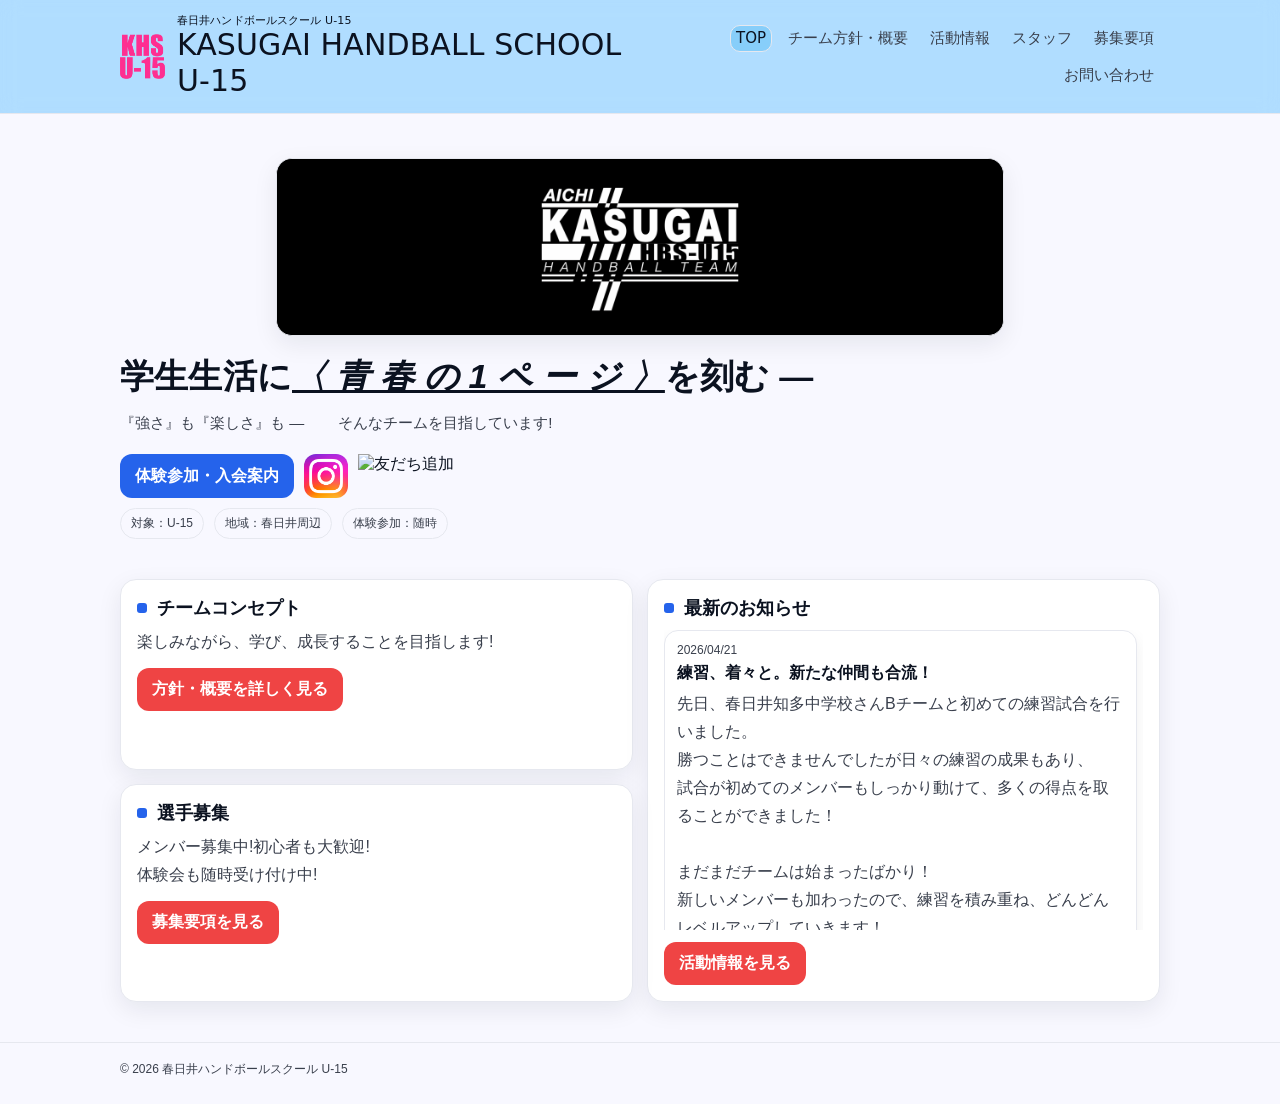
==== index.html @ 933cb3ef "Update index.html" ====
<!doctype html>
<html lang="ja">
<head>
  <meta charset="utf-8" />
  <meta name="viewport" content="width=device-width,initial-scale=1" />
  <title>春日井ハンドボールスクール U-15</title>
  <meta name="description" content="春日井ハンドボールスクール U-15 公式サイト。クラブ方針、活動の動向、スタッフ、選手募集、お問い合わせ。" />
  <link rel="stylesheet" href="assets/style.css" />
</head>
<body>
  <header class="header">
    <div class="container header-inner">
        <div class="brand" aria-label="春日井ハンドボールスクール U-15">
        <img src="assets/logo.png" alt="ロゴ" />
        <div class="brand-title">
            <span>春日井ハンドボールスクール U-15</span>
          <strong>KASUGAI HANDBALL SCHOOL U-15</strong>
        </div>
    </div>
      <nav class="nav">
  <a href="index.html" data-nav>TOP</a>
  <a href="policy.html" data-nav>チーム方針・概要</a>
  <a href="news.html" data-nav>活動情報</a>
  <a href="staff.html" data-nav>スタッフ</a>
  <a href="recruit.html" data-nav>募集要項</a>
  <a href="contact.html" data-nav>お問い合わせ</a>
</nav>
    </div>
  </header>

  <main class="container">
    <section class="hero">
      
      <div class="hero-video">
        <img src="assets/top00.png" alt="春日井ハンドボールスクール U-15" style="display: block; width: 100%; height: auto;" />
      </div>
      
        <div class="hero-slider" id="heroSlider" aria-label="トップ画像スライダー" hidden>
          <div class="hero-slides">
            <!-- ここに画像を追加 -->
            <img src="assets/top1.jpg" alt="春日井ハンドボールスクール U-15" class="is-active" />
            <img src="assets/top2.jpg" alt="春日井ハンドボールスクール U-15" />
            <img src="assets/top4.jpg" alt="春日井ハンドボールスクール U-15" />
            <img src="assets/top5.jpg" alt="春日井ハンドボールスクール U-15" />
          </div>

          

          <div class="hero-dots" aria-label="スライド選択"></div>
        </div>
      
      <h1>学生生活に<i><strong><u>〈 青 春 の 1 ペ ー ジ 〉</u></strong></i>を刻む ― </h1>
      <p>
        『強さ』も『楽しさ』も ― &emsp;&emsp;そんなチームを目指しています!
      </p>
      <div class="cta">
        <a class="btn primary" href="recruit.html">体験参加・入会案内</a>
        <a class="ig-icon" href="https://www.instagram.com/kasugai_handball_school?utm_source=ig_web_button_share_sheet&igsh=ZDNlZDc0MzIxNw==" target="_blank" rel="noopener noreferrer" aria-label="Instagramを開く">
  <img src="assets/instagram.png" alt="Instagram" /></a>
        <a href="https://lin.ee/vUSAZK2"><img src="https://scdn.line-apps.com/n/line_add_friends/btn/ja.png" alt="友だち追加" height="36" border="-6"></a>
      </div>
      <div class="kv">
        <span class="badge">対象：U-15</span>
        <span class="badge">地域：春日井周辺</span>
        <span class="badge">体験参加：随時</span>
      </div>
    </section>

    <section class="grid">

      <!-- 左：クラブ方針（上） -->
      <div class="card cols-6">
        <h2>チームコンセプト</h2>
        <p>楽しみながら、学び、成長することを目指します!</p>
        <div class="cta" style="margin-top:12px">
          <a class="btn" href="policy.html">方針・概要を詳しく見る</a>
        </div>
      </div>

      <!-- 右：最新のお知らせ（縦長：2カード分相当） -->
      <div class="card cols-6 newsTall" id="newsTall">
        <h2>最新のお知らせ</h2>
        <ul class="list" id="newsList"></ul>
        <div class="cta" style="margin-top:12px">
          <a class="btn" href="news.html">活動情報を見る</a>
        </div>
      </div>

      <!-- 左：選手募集（下） -->
      <div class="card cols-6">
        <h2>選手募集</h2>
        <p>メンバー募集中!初心者も大歓迎!<br>体験会も随時受け付け中!</p>
        <div class="cta" style="margin-top:12px">
          <a class="btn" href="recruit.html">募集要項を見る</a>
        </div>
      </div>

    </section>
  </main>

  <footer class="footer">
    <div class="container">© <span id="y"></span> 春日井ハンドボールスクール U-15</div>
  </footer>

  <script type="module">
      // --- Hero slider (横スライド + 下部バー) ---
      (function initHeroSlider(){
        const root = document.getElementById("heroSlider");
        if(!root || root.hidden) return;

        const rail = root.querySelector(".hero-slides");
        const imgs = Array.from(root.querySelectorAll(".hero-slides img"));
        const dotsWrap = root.querySelector(".hero-dots");

        let index = 0;

        // ドット（横長バー）
        const dots = imgs.map((_, i) => {
          const b = document.createElement("button");
          b.type = "button";
          b.className = "hero-dot" + (i === index ? " is-active" : "");
          b.setAttribute("aria-label", `スライド ${i+1}`);
          b.addEventListener("click", () => go(i, true));
          dotsWrap.appendChild(b);
          return b;
        });

        function render(){
          rail.style.transform = `translateX(${-index * 100}%)`;
          dots.forEach((d, i) => d.classList.toggle("is-active", i === index));
        }

        function go(i, userAction=false){
          index = (i + imgs.length) % imgs.length;
          render();
          if(userAction) restart();
        }

        // スワイプ対応（スマホで左右に指スライド）
        let startX = 0;
        let dx = 0;
        let touching = false;

        rail.addEventListener("touchstart", (e) => {
          if(!e.touches || e.touches.length === 0) return;
          touching = true;
          startX = e.touches[0].clientX;
          dx = 0;
          stop();
          rail.style.transition = "none";
        }, {passive:true});

        rail.addEventListener("touchmove", (e) => {
          if(!touching || !e.touches || e.touches.length === 0) return;
          dx = e.touches[0].clientX - startX;
          const w = rail.clientWidth || 1;
          const percent = (dx / w) * 100;
          rail.style.transform = `translateX(${(-index * 100) + percent}%)`;
        }, {passive:true});

        rail.addEventListener("touchend", () => {
          if(!touching) return;
          touching = false;
          rail.style.transition = "transform 520ms ease";
          const threshold = 50; // 何px動いたら切り替えるか
          if(dx > threshold) go(index - 1, true);
          else if(dx < -threshold) go(index + 1, true);
          else render();
          start();
        });

        // 自動切替
        const intervalMs = 5000;
        let timer = null;

        function start(){
          stop();
          timer = setInterval(() => go(index + 1), intervalMs);
        }
        function stop(){
          if(timer) clearInterval(timer);
          timer = null;
        }
        function restart(){ start(); }

        // 省電力設定なら自動再生しない
        const reduced = window.matchMedia && window.matchMedia("(prefers-reduced-motion: reduce)").matches;

        // 初期状態
        render();
        if(!reduced && imgs.length > 1) start();
      })();
      
    document.getElementById("y").textContent = new Date().getFullYear();

    
    const res = await fetch("assets/news.json");
const items = await res.json(); // 配列
    
    const list = document.getElementById("newsList");
    items.slice(0,4).forEach(n=>{
      const li = document.createElement("li");
      li.className = "item";
      li.innerHTML = `
        <div class="meta">${n.date}</div>
        <div class="title">${n.title}</div>
        <div class="body">${n.body ?? ""}</div>
      `;
      list.appendChild(li);
    });
  </script>
  <script type="module" src="assets/main.js"></script>
</body>
</html>
---- assets/style.css ----
:root{
  --bg:#f8f8ff;
  --card:#ffffff;
  --text:#0b1220;
  --muted:#393f4c;
  --line:#e6e8ef;

  --accent:#2563eb;   /* blue */
  --accent2:#ef4444;  /* red */

  --soft:#f6f7fb;     /* 薄い背景 */
  --shadow: 0 8px 24px rgba(10, 20, 40, 0.08);
}
*{ box-sizing:border-box; }
html,body{ margin:0; padding:0; font-family:-apple-system,BlinkMacSystemFont,"Segoe UI",Roboto,"Hiragino Sans","Noto Sans JP",Arial,sans-serif; background:var(--bg); color:var(--text); }
a{ color:inherit; text-decoration:none; }
a:hover{ text-decoration:underline; }
.container{ width:min(1040px, 92vw); margin:0 auto; }

.header{
  position:sticky; top:0; z-index:10;
  background:rgba(10,160,255,0.3);
  backdrop-filter: blur(10px);
  border-bottom:1px solid var(--line);
}
.header-inner{ display:flex; align-items:center; justify-content:space-between; padding:14px 0; gap:16px; }
.brand{ display:flex; align-items:center; gap:12px; }
.brand img{ width:45px; height:45px; }
.brand-title{ display:flex; flex-direction:column; line-height:1.2; }
.brand-title strong{
  font-size: 30px;
  font-family: "Impact", "Impact", system-ui, -apple-system, sans-serif;
  font-weight: 70; /* 太さもここで */
  letter-spacing: 0.1px; /* 任意：少し締まる */
}
.brand-title span{
  font-size: 11px;           /* 小さめに */
  font-family: "Klee", system-ui, -apple-system, sans-serif;
  letter-spacing: 0.01em;    /* 英字は間隔を少し開けると綺麗 */
  text-transform: uppercase; /* 任意：大文字統一したい時 */
}

.nav{ display:flex; flex-wrap:wrap; gap:10px; justify-content:flex-end; }
.nav a{ 
        font-size: 15px;
        padding:3px 5px;
        font-family: "Toppan Bunkyu Midashi Gothic", system-ui, -apple-system, sans-serif;
        border-radius:10px;
        border:1px solid transparent;
        color:var(--muted); }

.nav a[aria-current="page"]{ color:var(--text); border-color:var(--line); background:#87cefa; }

.hero{ padding:44px 0 22px; }
.hero h1{ margin:0 0 10px; font-size:34px; letter-spacing:0.3px; }
.hero p{ margin:0; color:var(--muted); font-size:15px; line-height:1.75; }
.hero .cta{ margin-top:18px; display:flex; flex-wrap:wrap; gap:10px; }

.btn{
  display:inline-flex; align-items:center; justify-content:center;
  padding:10px 14px; border-radius:12px; border:1px solid var(--line);
  background:rgba(18,27,47,0.8); color:var(--text);
}

.btn.primary{
  border-color:transparent;
  background:var(--accent);
  color:#fff;
  font-weight:700;
}

.btn{
    border-color:transparent;
    background:var(--accent2);
    color:#fff;
    font-weight:700;
  }

.grid{ display:grid; grid-template-columns: repeat(12, 1fr); gap:14px; padding:18px 0 40px; }
.card{
  grid-column: span 12;
  border:1px solid var(--line);
  background:var(--card);
  border-radius:16px;
  padding:16px;
  box-shadow: var(--shadow);
}
.card h2{ margin:0 0 8px; font-size:18px; }
.card p{ margin:0; color:var(--muted); line-height:1.75; }
.kv{ display:flex; gap:10px; flex-wrap:wrap; margin-top:10px; }
.badge{ padding:6px 10px; border:1px solid var(--line); border-radius:999px; color:var(--muted); font-size:12px; }

.cols-6{ grid-column: span 12; }
@media (min-width:860px){
  .cols-6{ grid-column: span 6; }
  .cols-4{ grid-column: span 4; }
  .cols-8{ grid-column: span 8; }
}

.footer{
  border-top:1px solid var(--line);
  padding:18px 0 26px;
  color:var(--muted);
  font-size:12px;
}

.list{ margin:10px 0 0; padding:0; list-style:none; display:flex; flex-direction:column; gap:10px; }

.item{
  border:1px solid var(--line);
  background:#fff;
  border-radius:14px;
  padding:12px 12px;
  box-shadow: 0 6px 18px rgba(10, 20, 40, 0.06);
}
.item .meta{ color:var(--muted); font-size:12px; margin-bottom:6px; }
.item .title{ font-weight:700; margin-bottom:6px; }
.item .body{ color:var(--muted); white-space:pre-wrap; line-height:1.75; }

/* 見出しを“セクション感”出す */
.card h2{
  display:flex;
  align-items:center;
  gap:10px;
}
.card h2::before{
  content:"";
  width:10px; height:10px;
  border-radius:3px;
  background:var(--accent);
}

/* PICK UPだけ赤寄りにしたい時（任意） */
#pickupCard h2::before{ background: var(--accent2); }

/* heroを白背景向けに少し締める（任意） */
.hero h1{ letter-spacing:0.2px; }

.hero-media{
  width:100%;
  margin: 0 0 18px;
  border-radius:16px;
  overflow:hidden;
  border:1px solid var(--line);
  background: #fff;
}

.hero-media img{
  width:100%;
  height: clamp(220px, 32vw, 450px);
  object-fit: cover;
  display:block;
}

.card h2{
  display:flex;
  align-items:center;
  gap:10px;
}

.card h2::before{
  content:"";
  width:10px; height:10px;
  border-radius:3px;
  background: var(--accent);
}

/* 特定カードだけ赤にしたい時（IDを使う） */
#pickupCard h2::before{ background: var(--accent2); }
#nextCard h2::before{ background: var(--accent); }


/* Hero Slider (横スライド + 下部バー) */
.hero-slider{
  position: relative;
  width: 100%;
  margin: 0 0 18px;
  border-radius: 16px;
  overflow: hidden;
  border: 1px solid var(--line);
  background: #fff;
  box-shadow: var(--shadow, 0 8px 24px rgba(10, 20, 40, 0.08));
}

/* 横に流す“レール” */
.hero-slides{
  display: flex;
  width: 100%;
  height: clamp(220px, 32vw, 450px); /* ←高さ調整はここ */
  transform: translateX(0);
  transition: transform 520ms ease;
  will-change: transform;
}

/* 1枚＝画面幅いっぱい */
.hero-slides img{
  flex: 0 0 100%;
  width: 100%;
  height: 100%;
  object-fit: cover;
  display: block;
}

/* 以前のフェード用クラスが残ってても問題ないように */
.hero-slides img{ opacity: 1 !important; transform:none !important; }

/* 左右ボタンは使わない（HTMLに残ってても非表示） */
.hero-nav{ display:none; }

/* 下部ナビ（横長バー） */
.hero-dots{
  position: absolute;
  left: 0;
  right: 0;
  bottom: 10px;
  display: flex;
  gap: 8px;
  justify-content: center;
  align-items: center;
  padding: 0 12px;
}

/* 横長の棒 */
.hero-dot{
  width: 38px;
  height: 6px;
  border-radius: 999px;
  border: 1px solid rgba(255,255,255,0.55);
  background: rgba(0,0,0,0.25);
  cursor: pointer;
}

/* 選択中は白く */
.hero-dot.is-active{
  background: rgba(255,255,255,0.95);
  border-color: rgba(255,255,255,0.75);
}

#newsTall .list{
  max-height: 300px;
  overflow: auto;
  padding-right: 6px;
}

.ig-icon{
  display:inline-flex;
  line-height: 0; /* 画像の下の余白を消す */
}

.ig-icon img{
  width: 44px;   /* 好きなサイズに */
  height: 44px;
  border-radius: 12px;  /* ←角丸 */
  display:block;
}

.ig-icon:hover img{
  filter: brightness(1.05);
}

/* 右：ニュースを“2カード分”の高さにする（PC表示だけ） */
@media (min-width:300px){
  .newsTall{
    grid-row: span 2;
  }
}

/* スマホ表示だけ文字を小さくする */
@media (max-width: 480px){
  /* トップの見出し */
  .hero h1{
    font-size: 21px;   /* ← ここで調整 */
    line-height: 1.25;
  }

  /* トップの説明文 */
  .hero p{
    font-size: 13px;   /* ← ここで調整 */
    line-height: 1.7;
  }

  .card p{
     font-size: 15px;
     line-height:1.7;
  }

  /* ボタン */
  .btn{
    padding: 9px 12px;
    font-size: 13px;
  }

  /* バッジ */
  .badge{
    font-size: 11px;
    padding: 5px 9px;
  }

  /* ヘッダーのチーム名（日本語/英字） */
  .brand-title span{ font-size: 10px; }
  .brand-title strong{ font-size: 25px; }
}
/* スマホだけ：ロゴ/タイトルの下にナビを配置 */
@media (max-width: 640px){
  .header-inner{
    flex-direction: column;
    align-items: flex-start;
    gap: 10px;
  }

  .nav{
    width: 100%;
    justify-content: flex-start; /* 左寄せ */
  }

   .nav a{
    font-size: 10px;     /* ←ここを好みで 11〜13px */
    padding: 6px 4px;    /* ←ついでに小さめに（任意） */
  }
}
@media (max-width: 640px){
  .nav{
    flex-wrap: wrap;
    row-gap: 6px;
  }
}


.brand{ cursor: default; }

.hero-video{
  width: 70%;
  margin: 0 auto 18px;
  border-radius: 16px;
  overflow: hidden;
  border: 1px solid var(--line);
  background: #000;
  box-shadow: var(--shadow);
}

.hero-video video{
  width: 100%;
  height: clamp(200px, 28vw, 240px); /* ←高さ調整はここ */
  object-fit: cover;
  display: block;
}
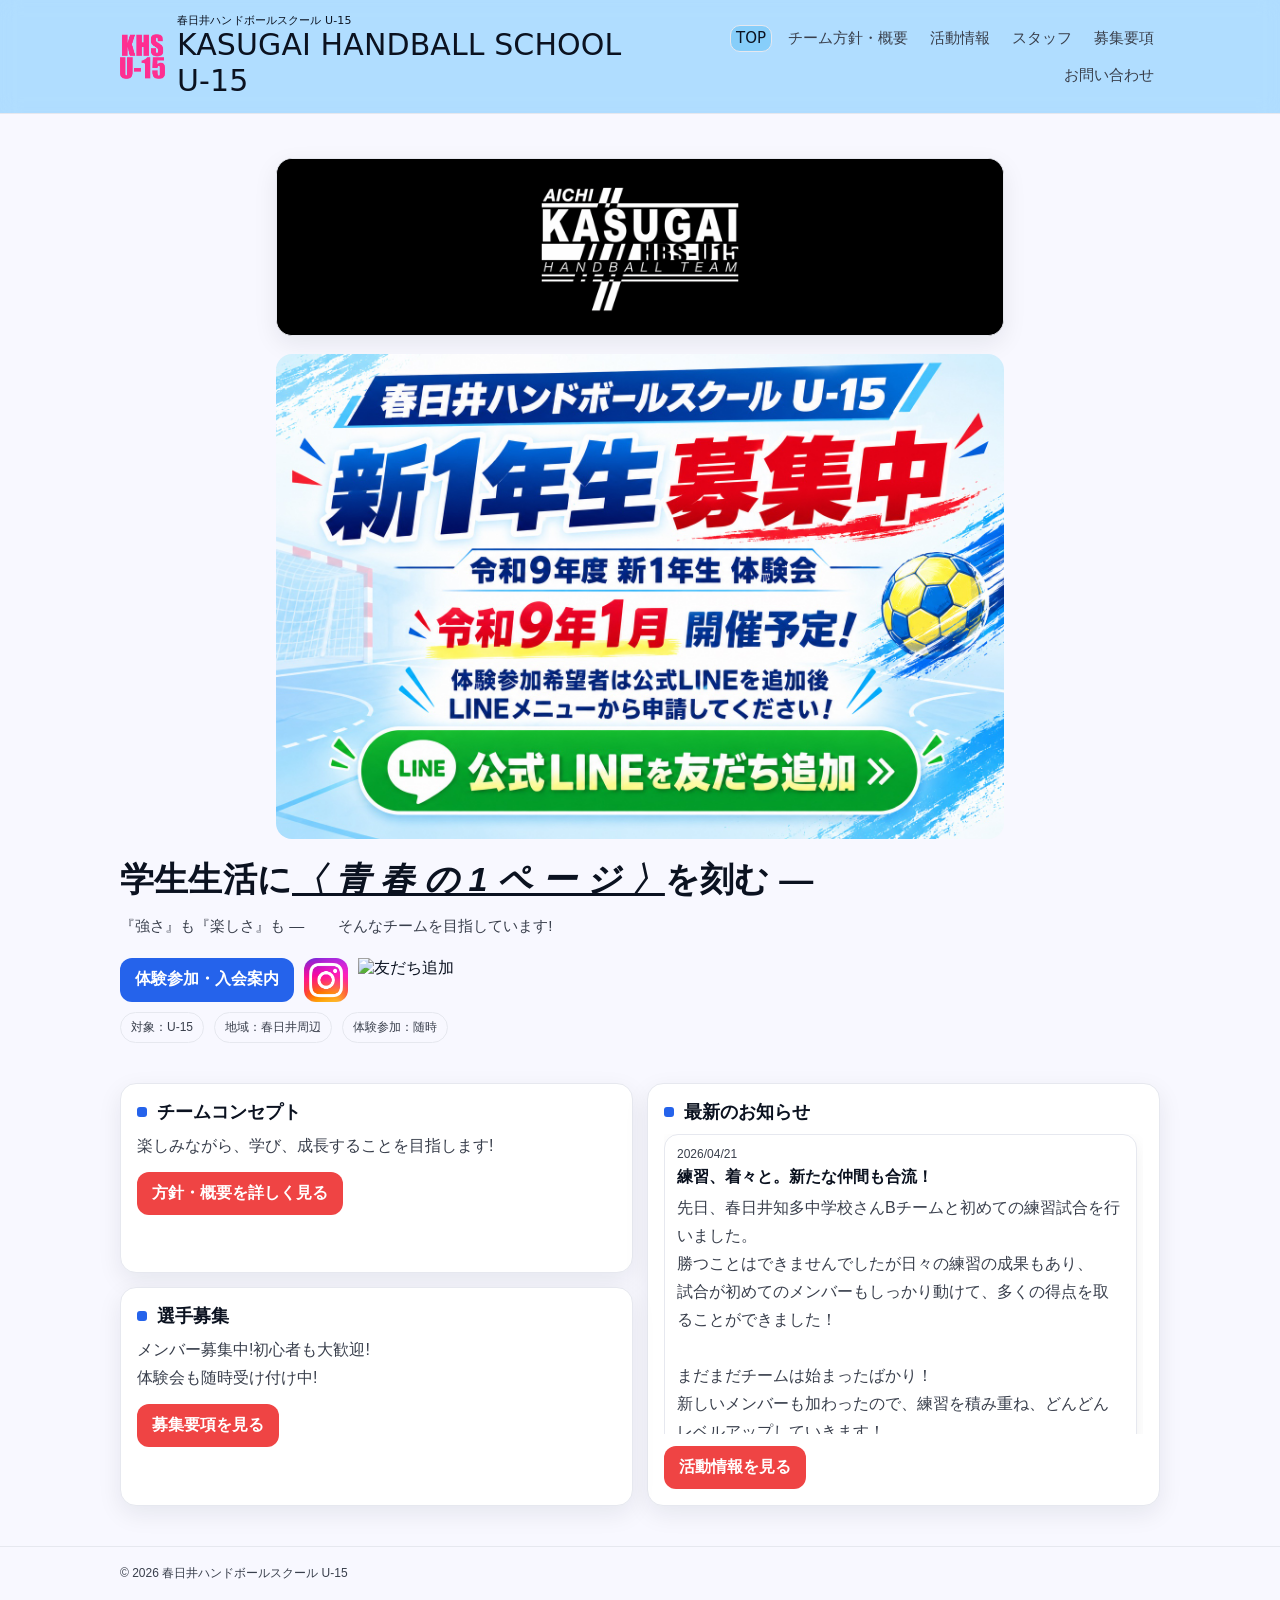
==== commit d56b45f0: "Add recruitment banner linking to official LINE below top image" ====
--- a/index.html
+++ b/index.html
@@ -34,6 +34,10 @@
       <div class="hero-video">
         <img src="assets/top00.png" alt="春日井ハンドボールスクール U-15" style="display: block; width: 100%; height: auto;" />
       </div>
+
+      <a href="https://lin.ee/vUSAZK2" target="_blank" rel="noopener noreferrer" style="display: block; width: 100%; max-width: 728px; margin: 0 auto 18px;" aria-label="新1年生の体験会案内：公式LINEを友だち追加">
+        <img src="assets/recruit-2027-line-banner.jpg" width="1536" height="1024" alt="新1年生 募集中。令和9年度 新1年生 体験会は令和9年1月開催予定！体験参加希望者は公式LINEを追加後、LINEメニューから申請してください！" style="display: block; width: 100%; height: auto; border-radius: 16px;" />
+      </a>
       
         <div class="hero-slider" id="heroSlider" aria-label="トップ画像スライダー" hidden>
           <div class="hero-slides">
@@ -57,7 +61,7 @@
         <a class="btn primary" href="recruit.html">体験参加・入会案内</a>
         <a class="ig-icon" href="https://www.instagram.com/kasugai_handball_school?utm_source=ig_web_button_share_sheet&igsh=ZDNlZDc0MzIxNw==" target="_blank" rel="noopener noreferrer" aria-label="Instagramを開く">
   <img src="assets/instagram.png" alt="Instagram" /></a>
-        <a href="https://lin.ee/vUSAZK2"><img src="https://scdn.line-apps.com/n/line_add_friends/btn/ja.png" alt="友だち追加" height="36" border="-6"></a>
+        <a href="https://lin.ee/vUSAZK2"><img src="https://scdn.line-apps.com/n/line_add_friends/btn/ja.png" alt="友だち追加" height="36" border="0"></a>
       </div>
       <div class="kv">
         <span class="badge">対象：U-15</span>
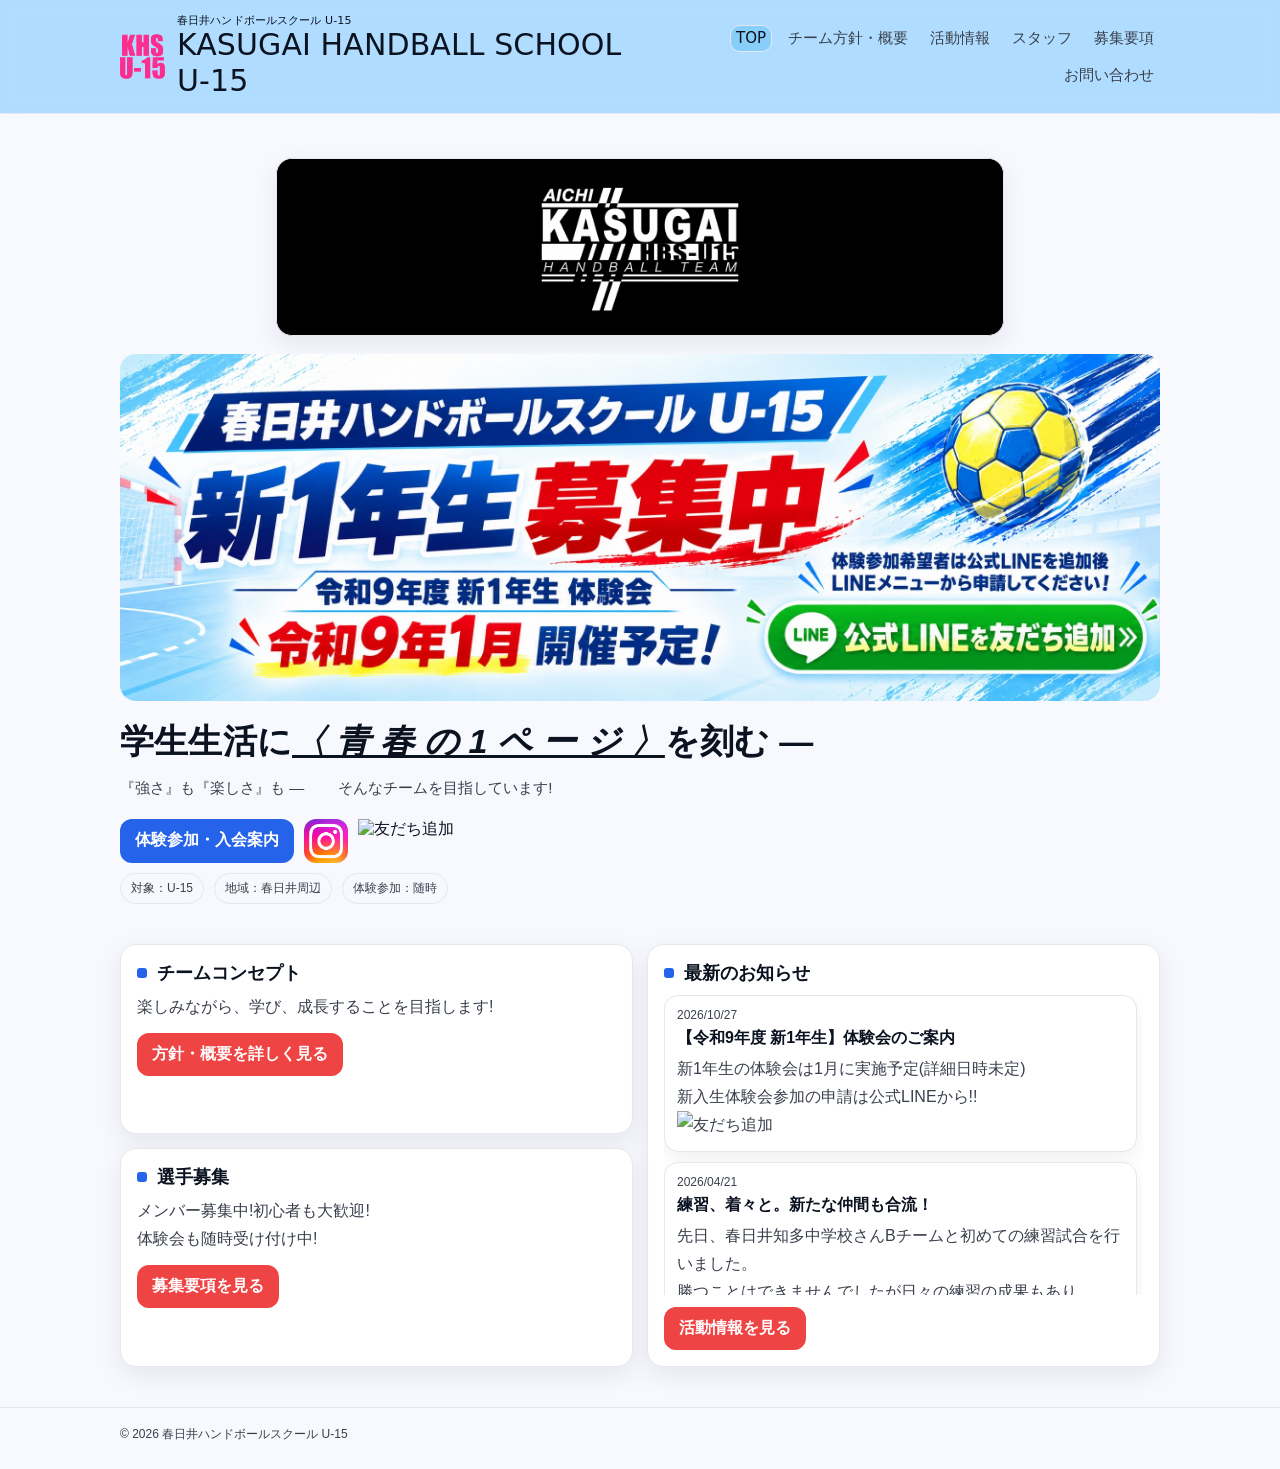
==== commit e8ac6155: "Use wide recruitment banner with responsive sizing" ====
--- a/index.html
+++ b/index.html
@@ -35,8 +35,8 @@
         <img src="assets/top00.png" alt="春日井ハンドボールスクール U-15" style="display: block; width: 100%; height: auto;" />
       </div>
 
-      <a href="https://lin.ee/vUSAZK2" target="_blank" rel="noopener noreferrer" style="display: block; width: 100%; max-width: 728px; margin: 0 auto 18px;" aria-label="新1年生の体験会案内：公式LINEを友だち追加">
-        <img src="assets/recruit-2027-line-banner.jpg" width="1536" height="1024" alt="新1年生 募集中。令和9年度 新1年生 体験会は令和9年1月開催予定！体験参加希望者は公式LINEを追加後、LINEメニューから申請してください！" style="display: block; width: 100%; height: auto; border-radius: 16px;" />
+      <a href="https://lin.ee/vUSAZK2" target="_blank" rel="noopener noreferrer" style="display: block; width: 100%; max-width: 1040px; margin: 0 auto 18px;" aria-label="新1年生の体験会案内：公式LINEを友だち追加">
+        <img src="assets/recruit-2027-line-banner-wide.jpg" width="2172" height="724" alt="新1年生 募集中。令和9年度 新1年生 体験会は令和9年1月開催予定！体験参加希望者は公式LINEを追加後、LINEメニューから申請してください！" style="display: block; width: 100%; height: auto; border-radius: 16px;" />
       </a>
       
         <div class="hero-slider" id="heroSlider" aria-label="トップ画像スライダー" hidden>
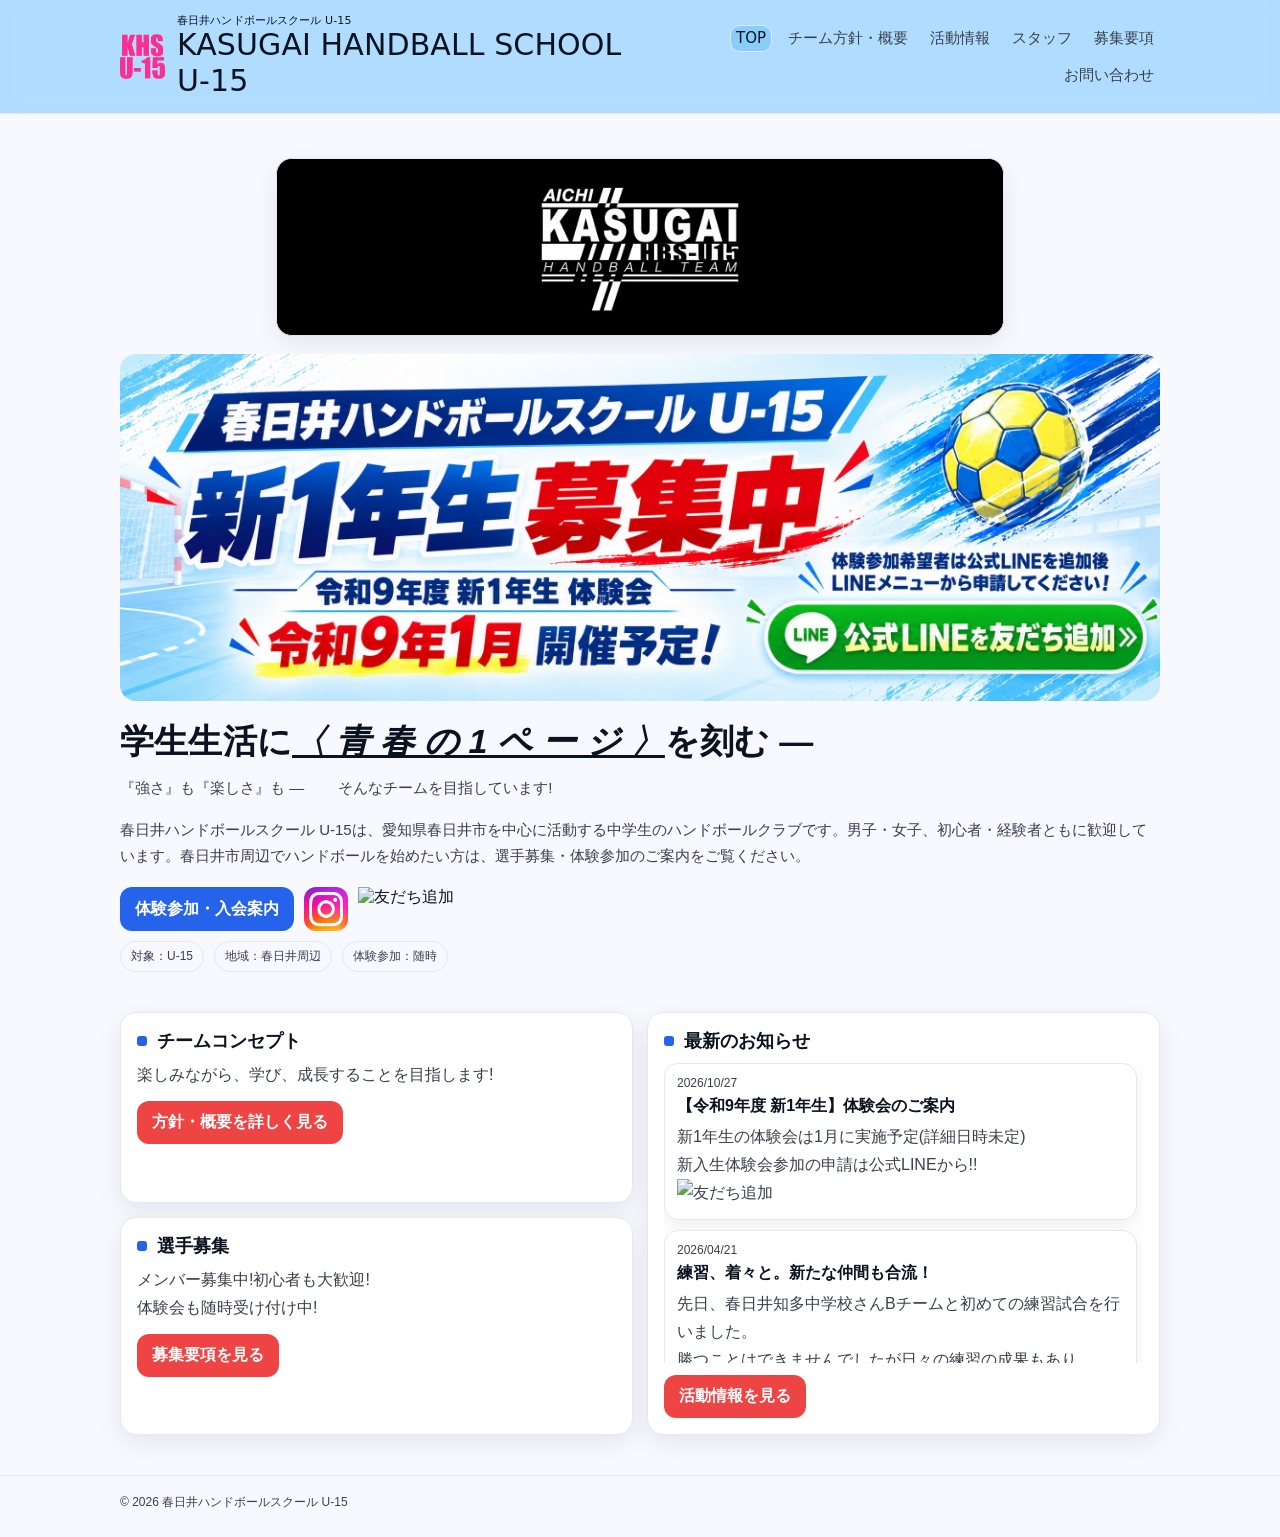
==== commit edf62fdf: "Improve local search descriptions and canonical URLs for Kasugai youth handball" ====
--- a/index.html
+++ b/index.html
@@ -3,9 +3,24 @@
 <head>
   <meta charset="utf-8" />
   <meta name="viewport" content="width=device-width,initial-scale=1" />
-  <title>春日井ハンドボールスクール U-15</title>
-  <meta name="description" content="春日井ハンドボールスクール U-15 公式サイト。クラブ方針、活動の動向、スタッフ、選手募集、お問い合わせ。" />
+  <title>春日井市の中学生ハンドボールクラブ｜春日井ハンドボールスクール U-15</title>
+  <meta name="description" content="愛知県春日井市を中心に活動する中学生のハンドボールクラブ、春日井ハンドボールスクール U-15。男子・女子、初心者・経験者ともに歓迎。新中学1年生の選手募集、体験・見学のお問い合わせは公式LINEから。" />
+  <link rel="canonical" href="https://kasugai-hs-u15.netlify.app/" />
   <link rel="stylesheet" href="assets/style.css" />
+  <script type="application/ld+json">
+{
+  "@context": "https://schema.org",
+  "@type": "SportsOrganization",
+  "name": "春日井ハンドボールスクール U-15",
+  "url": "https://kasugai-hs-u15.netlify.app/",
+  "sport": "ハンドボール",
+  "description": "愛知県春日井市を中心に活動する中学生のハンドボールクラブ、春日井ハンドボールスクール U-15。男子・女子、初心者・経験者ともに歓迎。新中学1年生の選手募集、体験・見学のお問い合わせは公式LINEから。",
+  "areaServed": {
+    "@type": "City",
+    "name": "愛知県春日井市"
+  }
+}
+  </script>
 </head>
 <body>
   <header class="header">
@@ -57,6 +72,7 @@
       <p>
         『強さ』も『楽しさ』も ― &emsp;&emsp;そんなチームを目指しています!
       </p>
+      <p style="margin-top:16px">春日井ハンドボールスクール U-15は、愛知県春日井市を中心に活動する中学生のハンドボールクラブです。男子・女子、初心者・経験者ともに歓迎しています。春日井市周辺でハンドボールを始めたい方は、<a href="recruit.html">選手募集・体験参加のご案内</a>をご覧ください。</p>
       <div class="cta">
         <a class="btn primary" href="recruit.html">体験参加・入会案内</a>
         <a class="ig-icon" href="https://www.instagram.com/kasugai_handball_school?utm_source=ig_web_button_share_sheet&igsh=ZDNlZDc0MzIxNw==" target="_blank" rel="noopener noreferrer" aria-label="Instagramを開く">
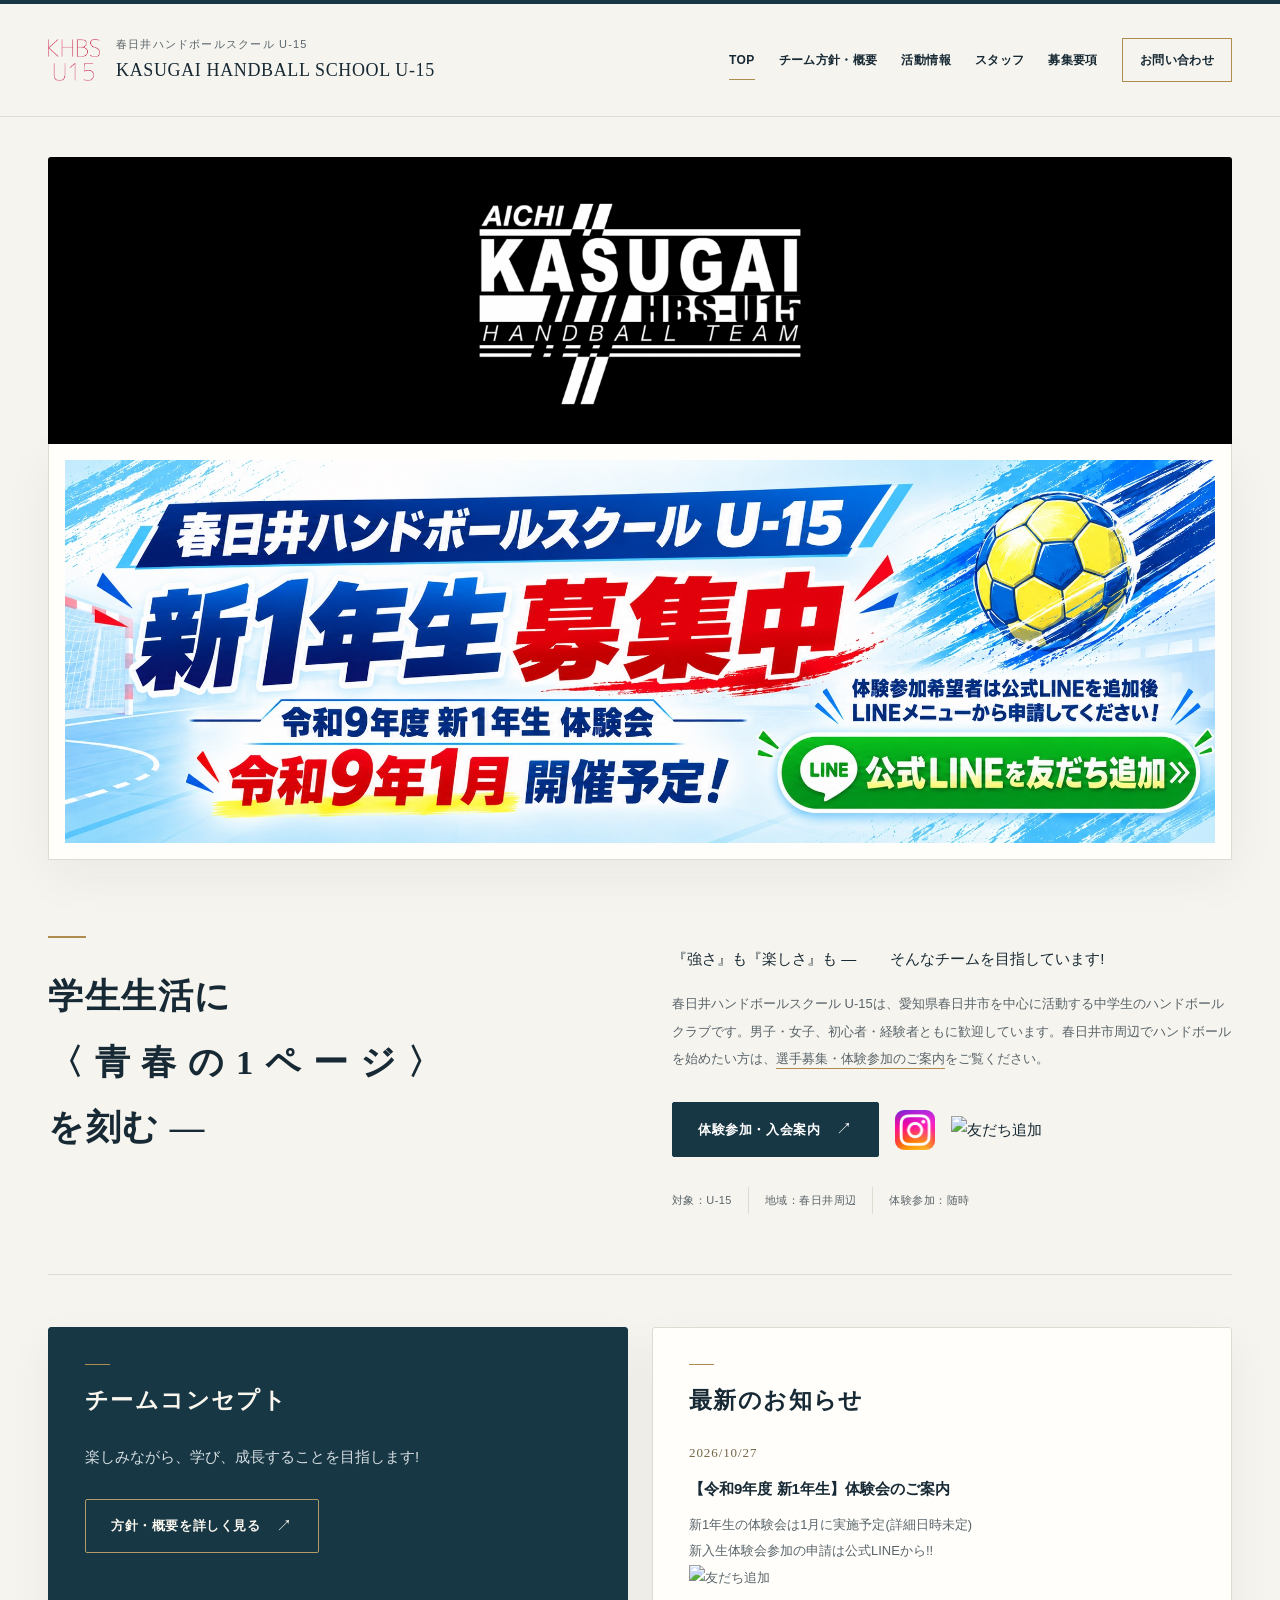
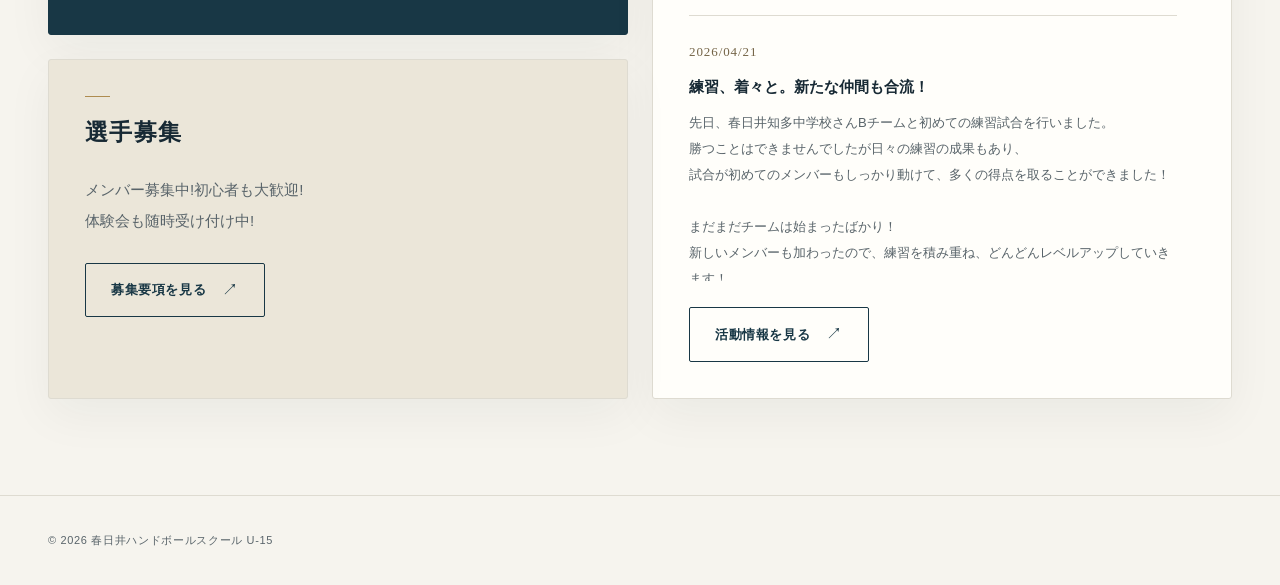
==== commit 14972cb4: "Redesign site with premium navy, ivory and gold editorial styling" ====
--- a/index.html
+++ b/index.html
@@ -22,7 +22,7 @@
 }
   </script>
 </head>
-<body>
+<body class="home">
   <header class="header">
     <div class="container header-inner">
         <div class="brand" aria-label="春日井ハンドボールスクール U-15">
@@ -50,7 +50,7 @@
         <img src="assets/top00.png" alt="春日井ハンドボールスクール U-15" style="display: block; width: 100%; height: auto;" />
       </div>
 
-      <a href="https://lin.ee/vUSAZK2" target="_blank" rel="noopener noreferrer" style="display: block; width: 100%; max-width: 1040px; margin: 0 auto 18px;" aria-label="新1年生の体験会案内：公式LINEを友だち追加">
+      <a class="recruit-banner" href="https://lin.ee/vUSAZK2" target="_blank" rel="noopener noreferrer" aria-label="新1年生の体験会案内：公式LINEを友だち追加">
         <img src="assets/recruit-2027-line-banner-wide.jpg" width="2172" height="724" alt="新1年生 募集中。令和9年度 新1年生 体験会は令和9年1月開催予定！体験参加希望者は公式LINEを追加後、LINEメニューから申請してください！" style="display: block; width: 100%; height: auto; border-radius: 16px;" />
       </a>
       
@@ -68,7 +68,9 @@
           <div class="hero-dots" aria-label="スライド選択"></div>
         </div>
       
+      <div class="hero-intro">
       <h1>学生生活に<i><strong><u>〈 青 春 の 1 ペ ー ジ 〉</u></strong></i>を刻む ― </h1>
+      <div class="hero-copy">
       <p>
         『強さ』も『楽しさ』も ― &emsp;&emsp;そんなチームを目指しています!
       </p>
@@ -83,6 +85,8 @@
         <span class="badge">対象：U-15</span>
         <span class="badge">地域：春日井周辺</span>
         <span class="badge">体験参加：随時</span>
+      </div>
+      </div>
       </div>
     </section>
 
--- a/assets/style.css
+++ b/assets/style.css
@@ -1,348 +1,158 @@
+/* KASUGAI — premium editorial design */
 :root{
-  --bg:#f8f8ff;
-  --card:#ffffff;
-  --text:#0b1220;
-  --muted:#393f4c;
-  --line:#e6e8ef;
-
-  --accent:#2563eb;   /* blue */
-  --accent2:#ef4444;  /* red */
-
-  --soft:#f6f7fb;     /* 薄い背景 */
-  --shadow: 0 8px 24px rgba(10, 20, 40, 0.08);
+  --bg:#f6f4ee;
+  --card:#fffefa;
+  --text:#172934;
+  --muted:#59646a;
+  --line:#dedbd1;
+  --accent:#183745;
+  --accent2:#183745;
+  --gold:#ae8c50;
+  --soft:#eeebe3;
+  --shadow:0 16px 48px rgba(17,37,47,.05);
+  --serif:"Yu Mincho","Hiragino Mincho ProN","Noto Serif JP",serif;
 }
-*{ box-sizing:border-box; }
-html,body{ margin:0; padding:0; font-family:-apple-system,BlinkMacSystemFont,"Segoe UI",Roboto,"Hiragino Sans","Noto Sans JP",Arial,sans-serif; background:var(--bg); color:var(--text); }
-a{ color:inherit; text-decoration:none; }
-a:hover{ text-decoration:underline; }
-.container{ width:min(1040px, 92vw); margin:0 auto; }
-
-.header{
-  position:sticky; top:0; z-index:10;
-  background:rgba(10,160,255,0.3);
-  backdrop-filter: blur(10px);
-  border-bottom:1px solid var(--line);
+*{box-sizing:border-box}
+html{scroll-behavior:smooth;scroll-padding-top:150px}
+body{margin:0;background:var(--bg);color:var(--text);font-family:-apple-system,BlinkMacSystemFont,"Hiragino Kaku Gothic ProN","Yu Gothic",Meiryo,sans-serif;font-size:15px;line-height:1.9;-webkit-font-smoothing:antialiased}
+img{max-width:100%;vertical-align:middle}
+a{color:inherit;text-decoration:none;text-underline-offset:5px}
+a:hover{text-decoration:underline}
+button,input,textarea{font:inherit}
+button,a{-webkit-tap-highlight-color:transparent}
+a:focus-visible,button:focus-visible,input:focus-visible,textarea:focus-visible{outline:3px solid var(--gold);outline-offset:5px}
+[hidden]{display:none!important}
+.container{width:min(1200px,calc(100% - 96px));margin-inline:auto}
+.header{position:sticky;top:0;z-index:20;background:rgba(246,244,238,.97);border-top:4px solid var(--accent);border-bottom:1px solid var(--line)}
+.header-inner{display:flex;align-items:center;justify-content:space-between;gap:32px;min-height:112px;padding-block:20px}
+.brand{display:flex;gap:16px;align-items:center;min-width:0}
+.brand img{width:52px;height:52px;object-fit:contain;flex-shrink:0}
+.brand-title{display:flex;flex-direction:column;gap:5px;line-height:1.4}
+.brand-title span{font-size:11px;letter-spacing:.11em;color:var(--muted)}
+.brand-title strong{font-family:Georgia,"Times New Roman",serif;font-size:18px;font-weight:500;letter-spacing:.035em}
+.nav{display:flex;align-items:center;justify-content:flex-end;gap:24px;flex-wrap:wrap}
+.nav a{position:relative;font-size:12px;font-weight:600;padding-block:10px;white-space:nowrap;letter-spacing:.03em}
+.nav a::after{content:"";position:absolute;bottom:1px;left:0;right:0;height:1px;background:var(--gold);transform:scaleX(0);transform-origin:left;transition:transform .2s}
+.nav a:hover{text-decoration:none}
+.nav a:hover::after,.nav a[aria-current="page"]::after{transform:scaleX(1)}
+.nav a:last-child{padding:10px 17px;border:1px solid var(--gold)}
+.hero{padding:76px 0 46px;border-bottom:1px solid var(--line)}
+.hero h1{margin:0 0 22px;font-family:var(--serif);font-size:clamp(30px,3.5vw,48px);font-weight:600;letter-spacing:.08em;line-height:1.65;overflow-wrap:anywhere}
+.hero h1::before{content:"";display:block;width:38px;height:2px;margin-bottom:26px;background:var(--gold)}
+.hero p{margin:0;color:var(--muted);max-width:820px;font-size:14px;line-height:2.1}
+.hero p a{text-decoration:underline;text-decoration-color:var(--gold)}
+.cta{display:flex;flex-wrap:wrap;align-items:center;gap:16px}
+.hero .cta{margin-top:30px}
+.btn{display:inline-flex;align-items:center;justify-content:center;gap:16px;min-height:52px;padding:13px 25px;border:1px solid var(--accent);border-radius:2px;background:transparent;color:var(--accent);font-size:13px;font-weight:600;line-height:1.65;letter-spacing:.045em;cursor:pointer;transition:background .2s,color .2s,transform .2s}
+.btn::after{content:"↗";font-family:Arial,sans-serif;font-size:16px;font-weight:400}
+.btn:hover{background:var(--accent);color:#fff;text-decoration:none;transform:translateY(-2px)}
+.btn.primary{background:var(--accent);color:#fff}
+.btn.primary:hover{background:#294d5d}
+.grid{display:grid;grid-template-columns:repeat(12,minmax(0,1fr));gap:24px;padding:44px 0 96px}
+.card{grid-column:span 12;min-width:0;padding:36px;background:var(--card);border:1px solid var(--line);border-radius:3px;box-shadow:var(--shadow)}
+.card h2{margin:0 0 22px;font-family:var(--serif);font-size:23px;font-weight:600;letter-spacing:.06em;line-height:1.6}
+.card h2::before{content:"";display:block;width:25px;height:1px;background:var(--gold);margin-bottom:18px}
+.card p{margin:0;color:var(--muted);line-height:2.1;overflow-wrap:anywhere}
+.card .cta{margin-top:26px!important}
+.cols-6{grid-column:span 6}
+.cols-4{grid-column:span 4}
+.cols-8{grid-column:span 8}
+.cols-12{grid-column:span 12}
+.kv{display:flex;flex-wrap:wrap;gap:0;margin-top:30px}
+.badge{font-size:11px;letter-spacing:.04em;padding:3px 16px;border-left:1px solid var(--line);color:var(--muted)}
+.badge:first-child{padding-left:0;border-left:0}
+.footer{padding:34px 0;border-top:1px solid var(--line);color:var(--muted);font-size:11px;letter-spacing:.06em}
+.list{list-style:none;margin:0;padding:0}
+.item{border-bottom:1px solid var(--line);padding:24px 0;background:transparent;overflow-wrap:anywhere}
+.item:first-child{padding-top:0}
+.item:last-child{border-bottom:0;padding-bottom:0}
+.item .meta{color:#756548;font-family:Georgia,serif;font-size:13px;letter-spacing:.07em;margin-bottom:9px}
+.item .title{font-size:15px;font-weight:600;line-height:1.8;margin-bottom:10px}
+.item .body{font-size:13px;white-space:pre-wrap;color:var(--muted);line-height:2}
+.item .body .btn{white-space:normal;font-size:12px;padding:10px 18px}
+.item .body img{height:auto;max-height:36px;width:auto}
+#newsTall .list{max-height:440px;overflow:auto;scrollbar-width:thin;scrollbar-color:var(--gold) transparent;padding-right:18px}
+.ig-icon{display:inline-flex;line-height:0}
+.ig-icon img{width:40px;height:40px;border-radius:9px}
+.ig-icon:hover{opacity:.8}
+/* Existing top artwork and recruitment banner remain intact. */
+.home .hero{position:relative;padding:40px 0 60px;border:0}
+.home .hero-video{margin:0;width:100%;background:#080b0d;border-radius:3px 3px 0 0;overflow:hidden}
+.home .hero-video img{width:100%;height:auto}
+.home .recruit-banner{display:block;background:var(--card);padding:16px;border:1px solid var(--line);border-top:0;box-shadow:var(--shadow)}
+.home .recruit-banner img{border-radius:0!important;transition:filter .2s}
+.home .recruit-banner:hover img{filter:brightness(1.04)}
+.hero-intro{display:grid;grid-template-columns:1fr 1fr;gap:64px;align-items:start;padding-top:76px}
+.home .hero h1{font-size:clamp(28px,2.7vw,40px);letter-spacing:.045em;line-height:1.9;margin:0;max-width:530px}
+.home .hero h1 i{font-style:normal;display:block}
+.home .hero h1 u{text-decoration:none;text-shadow:none}
+.home .hero h1 strong{font-weight:600}
+.hero-copy{padding-top:7px}
+.hero-copy>p:first-child{color:var(--text);font-size:15px}
+.hero-copy>p+p{font-size:13px}
+.home .grid{border-top:1px solid var(--line);padding-top:52px;gap:24px}
+.home .grid>.card:first-child{background:var(--accent);color:#f9f6ed;border-color:var(--accent)}
+.home .grid>.card:first-child p{color:#d4dde0}
+.home .grid>.card:first-child .btn{border-color:#b39a68;color:#f9f6ed}
+.home .grid>.card:first-child .btn:hover{background:#f9f6ed;color:var(--accent)}
+.newsTall{grid-row:span 2}
+.home .grid>.card:last-child{background:#ebe6d9}
+.hero-media,.hero-slider{width:100%;overflow:hidden;margin-bottom:24px;border-radius:3px;background:var(--card);position:relative}
+.hero-media img{display:block;width:100%;height:clamp(220px,32vw,450px);object-fit:cover}
+.hero-slides{display:flex;width:100%;height:clamp(220px,32vw,450px);transition:transform 520ms ease;will-change:transform}
+.hero-slides img{flex:0 0 100%;width:100%;height:100%;object-fit:cover;display:block}
+.hero-nav{display:none}
+.hero-dots{position:absolute;left:0;right:0;bottom:16px;display:flex;gap:8px;justify-content:center}
+.hero-dot{width:32px;height:4px;padding:0;border:0;background:#ffffff66;cursor:pointer}
+.hero-dot.is-active{background:#fff}
+.hero-video video{display:block;width:100%;height:clamp(200px,28vw,300px);object-fit:cover}
+@media(min-width:1400px){.header-inner{gap:48px}.nav{gap:28px}}
+@media(max-width:1100px){
+ .header-inner{flex-direction:column;align-items:flex-start;gap:14px;padding-block:20px}
+ .nav{width:100%;justify-content:space-between;gap:14px}
+ .brand-title strong{font-size:19px}
+ .hero-intro{gap:36px}
+ .card{padding:28px}
 }
-.header-inner{ display:flex; align-items:center; justify-content:space-between; padding:14px 0; gap:16px; }
-.brand{ display:flex; align-items:center; gap:12px; }
-.brand img{ width:45px; height:45px; }
-.brand-title{ display:flex; flex-direction:column; line-height:1.2; }
-.brand-title strong{
-  font-size: 30px;
-  font-family: "Impact", "Impact", system-ui, -apple-system, sans-serif;
-  font-weight: 70; /* 太さもここで */
-  letter-spacing: 0.1px; /* 任意：少し締まる */
+@media(max-width:720px){
+ html{scroll-padding-top:170px}
+ .container{width:calc(100% - 40px)}
+ .header-inner{min-height:0;gap:13px;padding-block:14px}
+ .brand{gap:12px}
+ .brand img{width:40px;height:40px}
+ .brand-title strong{font-size:clamp(10px,2.8vw,16px);letter-spacing:.02em}
+ .brand-title span{font-size:9px;letter-spacing:.03em}
+ .nav{gap:2px 12px;justify-content:flex-start}
+ .nav a{font-size:10px;padding:5px 0}
+ .nav a:last-child{padding:5px 9px}
+ .hero{padding:44px 0 30px}
+ .hero h1{font-size:30px;margin-bottom:18px}
+ .hero h1::before{margin-bottom:18px}
+ .hero p{font-size:13px}
+ .home .hero{padding:24px 0 40px}
+ .home .recruit-banner{padding:7px}
+ .hero-intro{grid-template-columns:1fr;gap:20px;padding-top:40px}
+ .home .hero h1{font-size:clamp(23px,5.8vw,34px);line-height:1.85}
+ .hero-copy{padding-top:0}
+ .hero-copy>p:first-child{font-size:13px}
+ .hero-copy>p+p{font-size:12px}
+ .hero .cta{margin-top:24px;gap:14px}
+ .btn{font-size:12px;padding:12px 18px;min-height:48px}
+ .grid,.home .grid{gap:16px;padding-top:28px;padding-bottom:54px}
+ .cols-6,.cols-4,.cols-8{grid-column:span 12}
+ .card{padding:26px 22px}
+ .card h2{font-size:21px;margin-bottom:18px}
+ .card p{font-size:13px}
+ .newsTall{grid-row:auto}
+ #newsTall .list{max-height:400px;padding-right:12px}
+ .badge{font-size:10px;padding-inline:10px}
+ .footer{font-size:10px;padding-block:26px}
+ .item .title{font-size:14px}
 }
-.brand-title span{
-  font-size: 11px;           /* 小さめに */
-  font-family: "Klee", system-ui, -apple-system, sans-serif;
-  letter-spacing: 0.01em;    /* 英字は間隔を少し開けると綺麗 */
-  text-transform: uppercase; /* 任意：大文字統一したい時 */
+@media(prefers-reduced-motion:reduce){html{scroll-behavior:auto}*,*::before,*::after{transition:none!important;animation:none!important}}
+@media(max-width:720px){
+ .nav{display:grid;grid-template-columns:repeat(3,minmax(0,1fr));gap:4px 12px}
+ .nav a{text-align:center;padding:6px 2px}
+ .nav a:last-child{padding:5px 2px}
+ .hero-copy>.cta>.btn.primary{flex-basis:100%}
 }
-
-.nav{ display:flex; flex-wrap:wrap; gap:10px; justify-content:flex-end; }
-.nav a{ 
-        font-size: 15px;
-        padding:3px 5px;
-        font-family: "Toppan Bunkyu Midashi Gothic", system-ui, -apple-system, sans-serif;
-        border-radius:10px;
-        border:1px solid transparent;
-        color:var(--muted); }
-
-.nav a[aria-current="page"]{ color:var(--text); border-color:var(--line); background:#87cefa; }
-
-.hero{ padding:44px 0 22px; }
-.hero h1{ margin:0 0 10px; font-size:34px; letter-spacing:0.3px; }
-.hero p{ margin:0; color:var(--muted); font-size:15px; line-height:1.75; }
-.hero .cta{ margin-top:18px; display:flex; flex-wrap:wrap; gap:10px; }
-
-.btn{
-  display:inline-flex; align-items:center; justify-content:center;
-  padding:10px 14px; border-radius:12px; border:1px solid var(--line);
-  background:rgba(18,27,47,0.8); color:var(--text);
-}
-
-.btn.primary{
-  border-color:transparent;
-  background:var(--accent);
-  color:#fff;
-  font-weight:700;
-}
-
-.btn{
-    border-color:transparent;
-    background:var(--accent2);
-    color:#fff;
-    font-weight:700;
-  }
-
-.grid{ display:grid; grid-template-columns: repeat(12, 1fr); gap:14px; padding:18px 0 40px; }
-.card{
-  grid-column: span 12;
-  border:1px solid var(--line);
-  background:var(--card);
-  border-radius:16px;
-  padding:16px;
-  box-shadow: var(--shadow);
-}
-.card h2{ margin:0 0 8px; font-size:18px; }
-.card p{ margin:0; color:var(--muted); line-height:1.75; }
-.kv{ display:flex; gap:10px; flex-wrap:wrap; margin-top:10px; }
-.badge{ padding:6px 10px; border:1px solid var(--line); border-radius:999px; color:var(--muted); font-size:12px; }
-
-.cols-6{ grid-column: span 12; }
-@media (min-width:860px){
-  .cols-6{ grid-column: span 6; }
-  .cols-4{ grid-column: span 4; }
-  .cols-8{ grid-column: span 8; }
-}
-
-.footer{
-  border-top:1px solid var(--line);
-  padding:18px 0 26px;
-  color:var(--muted);
-  font-size:12px;
-}
-
-.list{ margin:10px 0 0; padding:0; list-style:none; display:flex; flex-direction:column; gap:10px; }
-
-.item{
-  border:1px solid var(--line);
-  background:#fff;
-  border-radius:14px;
-  padding:12px 12px;
-  box-shadow: 0 6px 18px rgba(10, 20, 40, 0.06);
-}
-.item .meta{ color:var(--muted); font-size:12px; margin-bottom:6px; }
-.item .title{ font-weight:700; margin-bottom:6px; }
-.item .body{ color:var(--muted); white-space:pre-wrap; line-height:1.75; }
-
-/* 見出しを“セクション感”出す */
-.card h2{
-  display:flex;
-  align-items:center;
-  gap:10px;
-}
-.card h2::before{
-  content:"";
-  width:10px; height:10px;
-  border-radius:3px;
-  background:var(--accent);
-}
-
-/* PICK UPだけ赤寄りにしたい時（任意） */
-#pickupCard h2::before{ background: var(--accent2); }
-
-/* heroを白背景向けに少し締める（任意） */
-.hero h1{ letter-spacing:0.2px; }
-
-.hero-media{
-  width:100%;
-  margin: 0 0 18px;
-  border-radius:16px;
-  overflow:hidden;
-  border:1px solid var(--line);
-  background: #fff;
-}
-
-.hero-media img{
-  width:100%;
-  height: clamp(220px, 32vw, 450px);
-  object-fit: cover;
-  display:block;
-}
-
-.card h2{
-  display:flex;
-  align-items:center;
-  gap:10px;
-}
-
-.card h2::before{
-  content:"";
-  width:10px; height:10px;
-  border-radius:3px;
-  background: var(--accent);
-}
-
-/* 特定カードだけ赤にしたい時（IDを使う） */
-#pickupCard h2::before{ background: var(--accent2); }
-#nextCard h2::before{ background: var(--accent); }
-
-
-/* Hero Slider (横スライド + 下部バー) */
-.hero-slider{
-  position: relative;
-  width: 100%;
-  margin: 0 0 18px;
-  border-radius: 16px;
-  overflow: hidden;
-  border: 1px solid var(--line);
-  background: #fff;
-  box-shadow: var(--shadow, 0 8px 24px rgba(10, 20, 40, 0.08));
-}
-
-/* 横に流す“レール” */
-.hero-slides{
-  display: flex;
-  width: 100%;
-  height: clamp(220px, 32vw, 450px); /* ←高さ調整はここ */
-  transform: translateX(0);
-  transition: transform 520ms ease;
-  will-change: transform;
-}
-
-/* 1枚＝画面幅いっぱい */
-.hero-slides img{
-  flex: 0 0 100%;
-  width: 100%;
-  height: 100%;
-  object-fit: cover;
-  display: block;
-}
-
-/* 以前のフェード用クラスが残ってても問題ないように */
-.hero-slides img{ opacity: 1 !important; transform:none !important; }
-
-/* 左右ボタンは使わない（HTMLに残ってても非表示） */
-.hero-nav{ display:none; }
-
-/* 下部ナビ（横長バー） */
-.hero-dots{
-  position: absolute;
-  left: 0;
-  right: 0;
-  bottom: 10px;
-  display: flex;
-  gap: 8px;
-  justify-content: center;
-  align-items: center;
-  padding: 0 12px;
-}
-
-/* 横長の棒 */
-.hero-dot{
-  width: 38px;
-  height: 6px;
-  border-radius: 999px;
-  border: 1px solid rgba(255,255,255,0.55);
-  background: rgba(0,0,0,0.25);
-  cursor: pointer;
-}
-
-/* 選択中は白く */
-.hero-dot.is-active{
-  background: rgba(255,255,255,0.95);
-  border-color: rgba(255,255,255,0.75);
-}
-
-#newsTall .list{
-  max-height: 300px;
-  overflow: auto;
-  padding-right: 6px;
-}
-
-.ig-icon{
-  display:inline-flex;
-  line-height: 0; /* 画像の下の余白を消す */
-}
-
-.ig-icon img{
-  width: 44px;   /* 好きなサイズに */
-  height: 44px;
-  border-radius: 12px;  /* ←角丸 */
-  display:block;
-}
-
-.ig-icon:hover img{
-  filter: brightness(1.05);
-}
-
-/* 右：ニュースを“2カード分”の高さにする（PC表示だけ） */
-@media (min-width:300px){
-  .newsTall{
-    grid-row: span 2;
-  }
-}
-
-/* スマホ表示だけ文字を小さくする */
-@media (max-width: 480px){
-  /* トップの見出し */
-  .hero h1{
-    font-size: 21px;   /* ← ここで調整 */
-    line-height: 1.25;
-  }
-
-  /* トップの説明文 */
-  .hero p{
-    font-size: 13px;   /* ← ここで調整 */
-    line-height: 1.7;
-  }
-
-  .card p{
-     font-size: 15px;
-     line-height:1.7;
-  }
-
-  /* ボタン */
-  .btn{
-    padding: 9px 12px;
-    font-size: 13px;
-  }
-
-  /* バッジ */
-  .badge{
-    font-size: 11px;
-    padding: 5px 9px;
-  }
-
-  /* ヘッダーのチーム名（日本語/英字） */
-  .brand-title span{ font-size: 10px; }
-  .brand-title strong{ font-size: 25px; }
-}
-/* スマホだけ：ロゴ/タイトルの下にナビを配置 */
-@media (max-width: 640px){
-  .header-inner{
-    flex-direction: column;
-    align-items: flex-start;
-    gap: 10px;
-  }
-
-  .nav{
-    width: 100%;
-    justify-content: flex-start; /* 左寄せ */
-  }
-
-   .nav a{
-    font-size: 10px;     /* ←ここを好みで 11〜13px */
-    padding: 6px 4px;    /* ←ついでに小さめに（任意） */
-  }
-}
-@media (max-width: 640px){
-  .nav{
-    flex-wrap: wrap;
-    row-gap: 6px;
-  }
-}
-
-
-.brand{ cursor: default; }
-
-.hero-video{
-  width: 70%;
-  margin: 0 auto 18px;
-  border-radius: 16px;
-  overflow: hidden;
-  border: 1px solid var(--line);
-  background: #000;
-  box-shadow: var(--shadow);
-}
-
-.hero-video video{
-  width: 100%;
-  height: clamp(200px, 28vw, 240px); /* ←高さ調整はここ */
-  object-fit: cover;
-  display: block;
-}
-
-
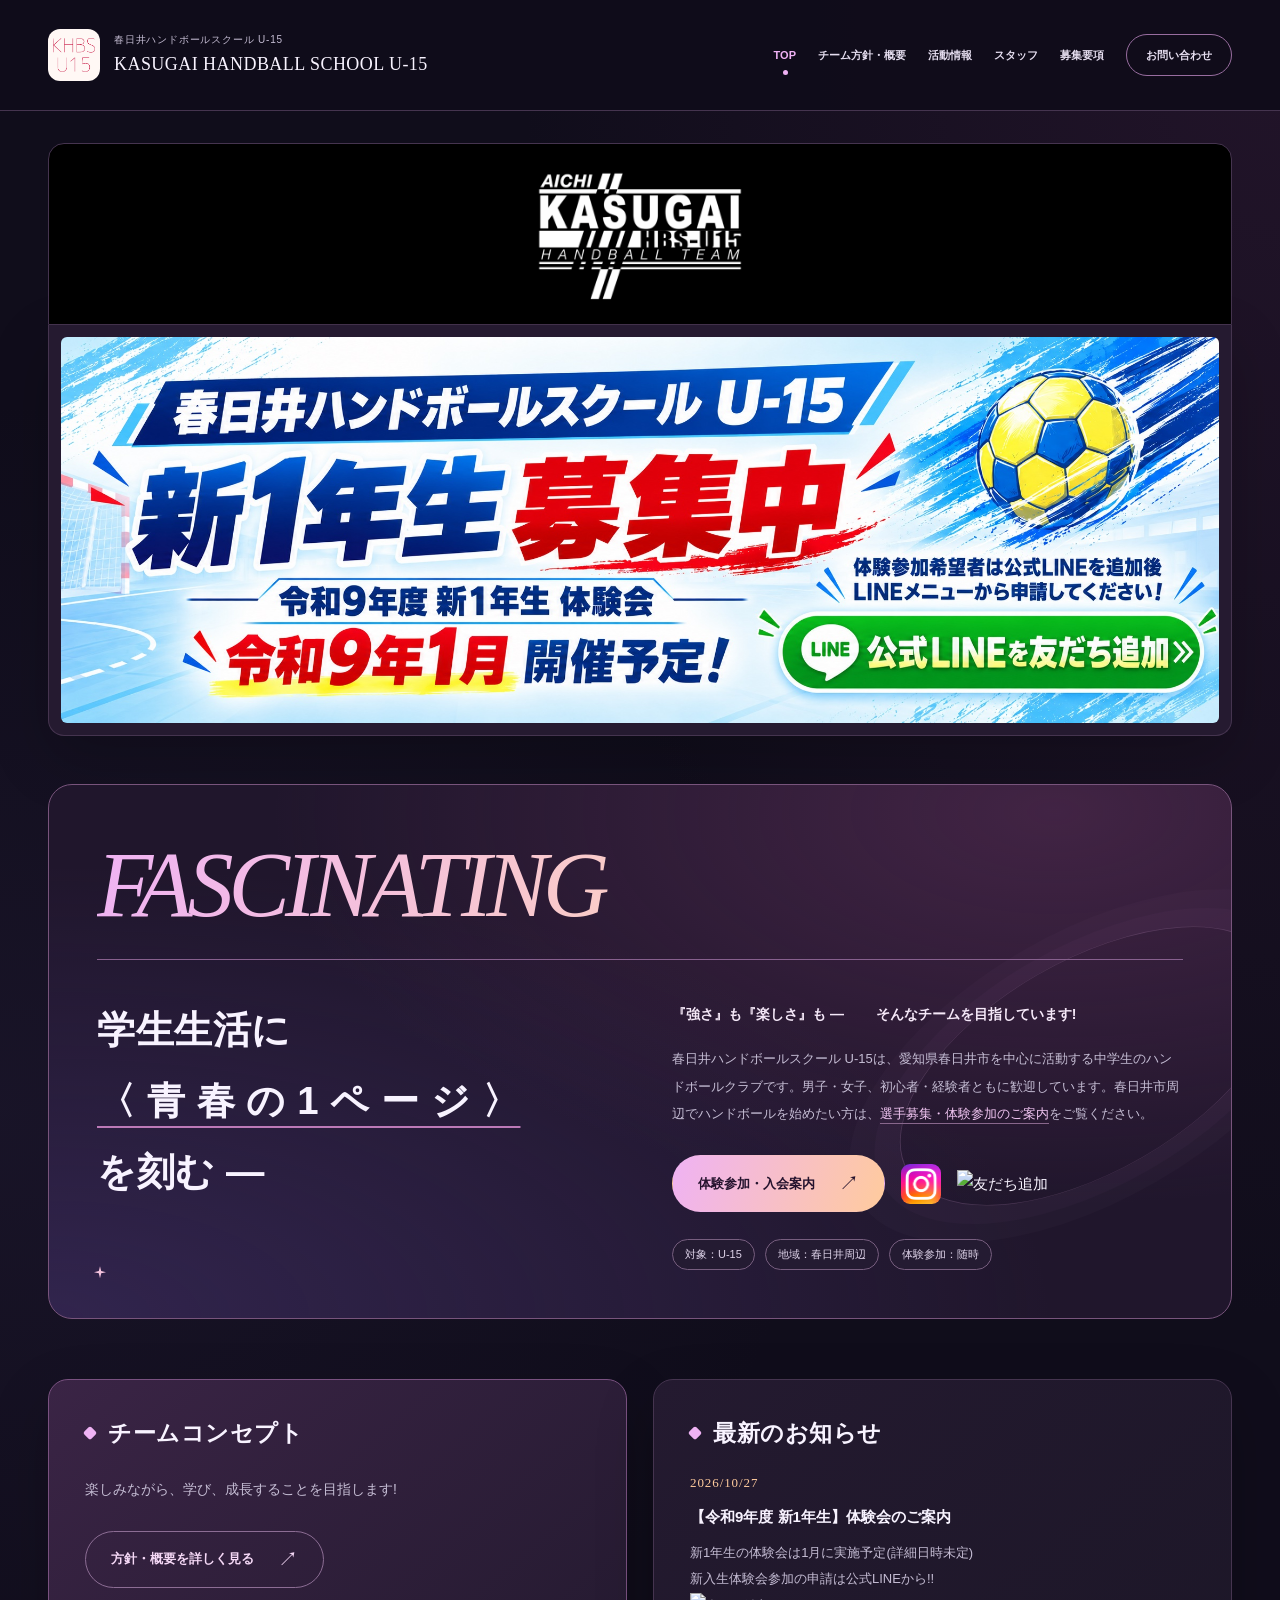
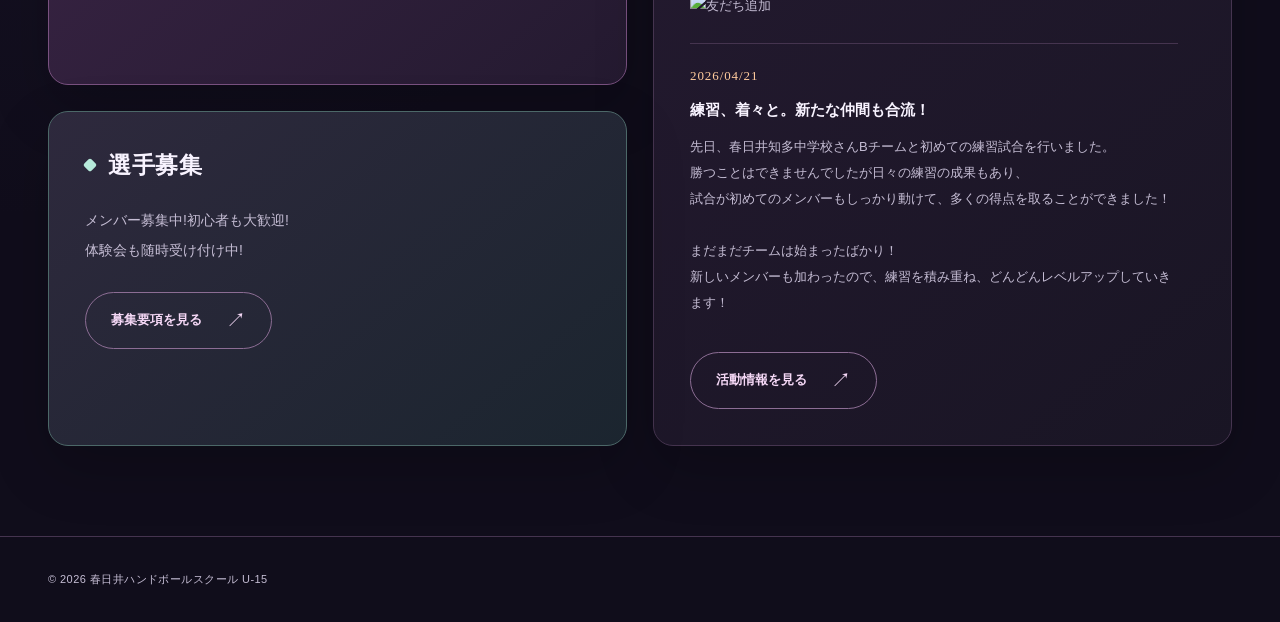
==== commit ef18d428: "Add Fascinating design concept with luminous purple and peach atmosphere" ====
--- a/index.html
+++ b/index.html
@@ -69,6 +69,7 @@
         </div>
       
       <div class="hero-intro">
+      <p class="brand-keyword">FASCINATING</p>
       <h1>学生生活に<i><strong><u>〈 青 春 の 1 ペ ー ジ 〉</u></strong></i>を刻む ― </h1>
       <div class="hero-copy">
       <p>
--- a/assets/style.css
+++ b/assets/style.css
@@ -1,158 +1,70 @@
-/* KASUGAI — premium editorial design */
-:root{
-  --bg:#f6f4ee;
-  --card:#fffefa;
-  --text:#172934;
-  --muted:#59646a;
-  --line:#dedbd1;
-  --accent:#183745;
-  --accent2:#183745;
-  --gold:#ae8c50;
-  --soft:#eeebe3;
-  --shadow:0 16px 48px rgba(17,37,47,.05);
-  --serif:"Yu Mincho","Hiragino Mincho ProN","Noto Serif JP",serif;
-}
+/* KASUGAI / FASCINATING — luminous, magnetic, expressive */
+:root{--bg:#100d1b;--card:#1b152a;--text:#f8f3ff;--muted:#c5bdd4;--line:#45344f;--accent:#efb2f4;--accent2:#efb2f4;--soft:#2b2039;--shadow:0 22px 60px #0003;--peach:#ffcb9d;--mint:#b7eadb}
 *{box-sizing:border-box}
-html{scroll-behavior:smooth;scroll-padding-top:150px}
-body{margin:0;background:var(--bg);color:var(--text);font-family:-apple-system,BlinkMacSystemFont,"Hiragino Kaku Gothic ProN","Yu Gothic",Meiryo,sans-serif;font-size:15px;line-height:1.9;-webkit-font-smoothing:antialiased}
-img{max-width:100%;vertical-align:middle}
-a{color:inherit;text-decoration:none;text-underline-offset:5px}
-a:hover{text-decoration:underline}
-button,input,textarea{font:inherit}
-button,a{-webkit-tap-highlight-color:transparent}
-a:focus-visible,button:focus-visible,input:focus-visible,textarea:focus-visible{outline:3px solid var(--gold);outline-offset:5px}
+html{scroll-behavior:smooth;scroll-padding-top:170px}
+body{margin:0;color:var(--text);background:radial-gradient(ellipse at 100% 0,#46224655,transparent 42%),radial-gradient(ellipse at 0 50%,#30264a44,transparent 45%),var(--bg);font-family:-apple-system,BlinkMacSystemFont,"Hiragino Kaku Gothic ProN","Yu Gothic",Meiryo,sans-serif;font-size:15px;line-height:1.9;-webkit-font-smoothing:antialiased}
+img{max-width:100%;vertical-align:middle}a{color:inherit;text-decoration:none;text-underline-offset:5px}a:hover{text-decoration:underline}
+button,input,textarea{font:inherit}input.input,textarea.textarea{color:#241b32}
+a,button{-webkit-tap-highlight-color:transparent}a:focus-visible,button:focus-visible,input:focus-visible,textarea:focus-visible{outline:3px solid var(--peach);outline-offset:5px}
 [hidden]{display:none!important}
 .container{width:min(1200px,calc(100% - 96px));margin-inline:auto}
-.header{position:sticky;top:0;z-index:20;background:rgba(246,244,238,.97);border-top:4px solid var(--accent);border-bottom:1px solid var(--line)}
-.header-inner{display:flex;align-items:center;justify-content:space-between;gap:32px;min-height:112px;padding-block:20px}
-.brand{display:flex;gap:16px;align-items:center;min-width:0}
-.brand img{width:52px;height:52px;object-fit:contain;flex-shrink:0}
-.brand-title{display:flex;flex-direction:column;gap:5px;line-height:1.4}
-.brand-title span{font-size:11px;letter-spacing:.11em;color:var(--muted)}
-.brand-title strong{font-family:Georgia,"Times New Roman",serif;font-size:18px;font-weight:500;letter-spacing:.035em}
-.nav{display:flex;align-items:center;justify-content:flex-end;gap:24px;flex-wrap:wrap}
-.nav a{position:relative;font-size:12px;font-weight:600;padding-block:10px;white-space:nowrap;letter-spacing:.03em}
-.nav a::after{content:"";position:absolute;bottom:1px;left:0;right:0;height:1px;background:var(--gold);transform:scaleX(0);transform-origin:left;transition:transform .2s}
-.nav a:hover{text-decoration:none}
-.nav a:hover::after,.nav a[aria-current="page"]::after{transform:scaleX(1)}
-.nav a:last-child{padding:10px 17px;border:1px solid var(--gold)}
-.hero{padding:76px 0 46px;border-bottom:1px solid var(--line)}
-.hero h1{margin:0 0 22px;font-family:var(--serif);font-size:clamp(30px,3.5vw,48px);font-weight:600;letter-spacing:.08em;line-height:1.65;overflow-wrap:anywhere}
-.hero h1::before{content:"";display:block;width:38px;height:2px;margin-bottom:26px;background:var(--gold)}
-.hero p{margin:0;color:var(--muted);max-width:820px;font-size:14px;line-height:2.1}
-.hero p a{text-decoration:underline;text-decoration-color:var(--gold)}
-.cta{display:flex;flex-wrap:wrap;align-items:center;gap:16px}
-.hero .cta{margin-top:30px}
-.btn{display:inline-flex;align-items:center;justify-content:center;gap:16px;min-height:52px;padding:13px 25px;border:1px solid var(--accent);border-radius:2px;background:transparent;color:var(--accent);font-size:13px;font-weight:600;line-height:1.65;letter-spacing:.045em;cursor:pointer;transition:background .2s,color .2s,transform .2s}
-.btn::after{content:"↗";font-family:Arial,sans-serif;font-size:16px;font-weight:400}
-.btn:hover{background:var(--accent);color:#fff;text-decoration:none;transform:translateY(-2px)}
-.btn.primary{background:var(--accent);color:#fff}
-.btn.primary:hover{background:#294d5d}
-.grid{display:grid;grid-template-columns:repeat(12,minmax(0,1fr));gap:24px;padding:44px 0 96px}
-.card{grid-column:span 12;min-width:0;padding:36px;background:var(--card);border:1px solid var(--line);border-radius:3px;box-shadow:var(--shadow)}
-.card h2{margin:0 0 22px;font-family:var(--serif);font-size:23px;font-weight:600;letter-spacing:.06em;line-height:1.6}
-.card h2::before{content:"";display:block;width:25px;height:1px;background:var(--gold);margin-bottom:18px}
-.card p{margin:0;color:var(--muted);line-height:2.1;overflow-wrap:anywhere}
-.card .cta{margin-top:26px!important}
-.cols-6{grid-column:span 6}
-.cols-4{grid-column:span 4}
-.cols-8{grid-column:span 8}
-.cols-12{grid-column:span 12}
-.kv{display:flex;flex-wrap:wrap;gap:0;margin-top:30px}
-.badge{font-size:11px;letter-spacing:.04em;padding:3px 16px;border-left:1px solid var(--line);color:var(--muted)}
-.badge:first-child{padding-left:0;border-left:0}
-.footer{padding:34px 0;border-top:1px solid var(--line);color:var(--muted);font-size:11px;letter-spacing:.06em}
-.list{list-style:none;margin:0;padding:0}
-.item{border-bottom:1px solid var(--line);padding:24px 0;background:transparent;overflow-wrap:anywhere}
-.item:first-child{padding-top:0}
-.item:last-child{border-bottom:0;padding-bottom:0}
-.item .meta{color:#756548;font-family:Georgia,serif;font-size:13px;letter-spacing:.07em;margin-bottom:9px}
-.item .title{font-size:15px;font-weight:600;line-height:1.8;margin-bottom:10px}
-.item .body{font-size:13px;white-space:pre-wrap;color:var(--muted);line-height:2}
-.item .body .btn{white-space:normal;font-size:12px;padding:10px 18px}
-.item .body img{height:auto;max-height:36px;width:auto}
-#newsTall .list{max-height:440px;overflow:auto;scrollbar-width:thin;scrollbar-color:var(--gold) transparent;padding-right:18px}
-.ig-icon{display:inline-flex;line-height:0}
-.ig-icon img{width:40px;height:40px;border-radius:9px}
-.ig-icon:hover{opacity:.8}
-/* Existing top artwork and recruitment banner remain intact. */
-.home .hero{position:relative;padding:40px 0 60px;border:0}
-.home .hero-video{margin:0;width:100%;background:#080b0d;border-radius:3px 3px 0 0;overflow:hidden}
-.home .hero-video img{width:100%;height:auto}
-.home .recruit-banner{display:block;background:var(--card);padding:16px;border:1px solid var(--line);border-top:0;box-shadow:var(--shadow)}
-.home .recruit-banner img{border-radius:0!important;transition:filter .2s}
-.home .recruit-banner:hover img{filter:brightness(1.04)}
-.hero-intro{display:grid;grid-template-columns:1fr 1fr;gap:64px;align-items:start;padding-top:76px}
-.home .hero h1{font-size:clamp(28px,2.7vw,40px);letter-spacing:.045em;line-height:1.9;margin:0;max-width:530px}
-.home .hero h1 i{font-style:normal;display:block}
-.home .hero h1 u{text-decoration:none;text-shadow:none}
-.home .hero h1 strong{font-weight:600}
-.hero-copy{padding-top:7px}
-.hero-copy>p:first-child{color:var(--text);font-size:15px}
-.hero-copy>p+p{font-size:13px}
-.home .grid{border-top:1px solid var(--line);padding-top:52px;gap:24px}
-.home .grid>.card:first-child{background:var(--accent);color:#f9f6ed;border-color:var(--accent)}
-.home .grid>.card:first-child p{color:#d4dde0}
-.home .grid>.card:first-child .btn{border-color:#b39a68;color:#f9f6ed}
-.home .grid>.card:first-child .btn:hover{background:#f9f6ed;color:var(--accent)}
+.header{position:sticky;top:0;z-index:20;background:#100d1bf5;border-bottom:1px solid var(--line)}
+.header-inner{display:flex;align-items:center;justify-content:space-between;gap:28px;min-height:110px;padding-block:20px}
+.brand{display:flex;align-items:center;gap:14px;min-width:0}.brand img{width:52px;height:52px;object-fit:contain;flex-shrink:0;background:#fff8f5;border-radius:12px;padding:5px}
+.brand-title{display:flex;flex-direction:column;gap:5px;line-height:1.4}.brand-title span{font-size:10px;letter-spacing:.08em;color:var(--muted)}
+.brand-title strong{font-family:Georgia,"Times New Roman",serif;font-size:18px;letter-spacing:.025em;font-weight:500}
+.nav{display:flex;align-items:center;justify-content:flex-end;gap:22px;flex-wrap:wrap}
+.nav a{position:relative;font-size:11px;font-weight:600;white-space:nowrap;padding:10px 0;color:#e6def0;transition:color .2s}
+.nav a:hover{text-decoration:none;color:var(--peach)}.nav a[aria-current="page"]{color:var(--accent)}
+.nav a[aria-current="page"]::after{content:"";position:absolute;width:5px;height:5px;border-radius:50%;background:var(--accent);bottom:0;left:calc(50% - 2px)}
+.nav a:last-child{padding:10px 19px;border:1px solid #986d9f;border-radius:999px}.nav a:last-child:hover{background:var(--soft)}
+.hero{position:relative;padding:70px 0 44px;border-bottom:1px solid var(--line)}
+.hero h1{margin:0 0 24px;font-size:clamp(34px,4.1vw,58px);font-weight:700;letter-spacing:.02em;line-height:1.5;overflow-wrap:anywhere}
+.hero h1::before{content:"";display:block;width:38px;height:1px;background:linear-gradient(90deg,var(--accent),var(--peach));margin-bottom:25px}
+.hero p{margin:0;max-width:850px;color:var(--muted);font-size:14px;line-height:2.1}.hero p a{color:#f1c5f2;text-decoration:underline;text-decoration-color:#88678c}
+.cta{display:flex;align-items:center;flex-wrap:wrap;gap:16px}.hero .cta{margin-top:28px}
+.btn{display:inline-flex;justify-content:center;align-items:center;gap:24px;min-height:54px;padding:14px 25px;border:1px solid #8c6d94;border-radius:999px;background:transparent;color:#f5d8f6;font-size:13px;font-weight:700;line-height:1.7;cursor:pointer;transition:background .2s,transform .2s,box-shadow .2s}
+.btn::after{content:"↗";font:20px Arial,sans-serif}.btn:hover{text-decoration:none;background:#392940;transform:translateY(-2px);box-shadow:0 8px 24px #d483db16}
+.btn.primary{background:linear-gradient(110deg,#efb2f4,#ffcb9d);border-color:transparent;color:#25132e}.btn.primary:hover{box-shadow:0 8px 30px #efb2f433}
+.grid{display:grid;grid-template-columns:repeat(12,minmax(0,1fr));gap:26px;padding:42px 0 90px}
+.card{grid-column:span 12;min-width:0;padding:36px;background:linear-gradient(140deg,#241a30,#191524);border:1px solid var(--line);border-radius:20px;box-shadow:var(--shadow)}
+.card h2{display:flex;align-items:center;gap:13px;margin:0 0 24px;font-size:23px;font-weight:600;line-height:1.5;letter-spacing:.025em}
+.card h2::before{content:"";flex-shrink:0;width:10px;height:10px;background:var(--accent);border-radius:2px;transform:rotate(45deg)}
+.card p{margin:0;color:var(--muted);font-size:14px;line-height:2.1;overflow-wrap:anywhere}.card .cta{margin-top:27px!important}
+.cols-6{grid-column:span 6}.cols-4{grid-column:span 4}.cols-8{grid-column:span 8}.cols-12{grid-column:span 12}
+.kv{display:flex;flex-wrap:wrap;gap:10px;margin-top:27px}.badge{padding:4px 12px;border:1px solid #775e7f;border-radius:999px;font-size:11px;color:#ded3e9;background:#241b32}
+.list{list-style:none;margin:0;padding:0}.item{padding:24px 0;border-bottom:1px solid var(--line);overflow-wrap:anywhere}.item:first-child{padding-top:0}.item:last-child{padding-bottom:0;border-bottom:0}
+.item .meta{font:13px Georgia,serif;letter-spacing:.07em;color:var(--peach);margin-bottom:12px}.item .title{font-size:15px;font-weight:700;line-height:1.85;margin-bottom:10px}.item .body{color:var(--muted);font-size:13px;line-height:2;white-space:pre-wrap}
+.item .body .btn{font-size:12px;padding:10px 17px;white-space:normal}.item .body img{height:auto;max-height:36px;width:auto}
+#newsTall .list{max-height:450px;overflow:auto;scrollbar-width:thin;scrollbar-color:#8e6d96 transparent;padding-right:17px}
+.ig-icon{display:inline-flex;line-height:0}.ig-icon img{width:40px;height:40px;border-radius:9px}.ig-icon:hover{opacity:.85}
+.footer{padding:32px 0;border-top:1px solid var(--line);font-size:11px;letter-spacing:.04em;color:#c5bdd4;background:#100d1b}
+/* Existing artwork stays; the atmosphere is created with CSS, not replacement images. */
+.home .hero{padding-top:32px;padding-bottom:44px;border-bottom:0}
+.home .hero-video{width:100%;margin:0;background:#000;border:1px solid var(--line);border-radius:16px 16px 0 0;overflow:hidden}
+.home .hero-video img{width:100%!important;height:clamp(100px,15vw,180px)!important;object-fit:contain}
+.home .recruit-banner{display:block;background:#251a30;border:1px solid var(--line);border-top:0;border-radius:0 0 16px 16px;padding:12px;box-shadow:var(--shadow)}
+.home .recruit-banner img{border-radius:6px!important;transition:filter .2s}.home .recruit-banner:hover img{filter:brightness(1.06)}
+.hero-intro{display:grid;grid-template-columns:1fr 1fr;gap:34px 64px;position:relative;isolation:isolate;overflow:hidden;margin-top:48px;padding:48px;background:radial-gradient(ellipse at 85% 5%,#74386866,transparent 55%),radial-gradient(ellipse at 0 100%,#4b3a8066,transparent 60%),#20162c;border:1px solid #78547c;border-radius:24px}
+.hero-intro::before{content:"";position:absolute;right:-70px;top:70px;width:420px;height:420px;border:1px solid #edb5ee30;border-radius:50%;transform:rotate(-30deg) scaleY(.5);z-index:-1;box-shadow:0 0 0 28px #edb5ee06,0 0 0 56px #edb5ee05}
+.hero-intro::after{content:"";position:absolute;left:45px;bottom:40px;width:12px;height:12px;background:#f5c3de;clip-path:polygon(50% 0,60% 40%,100% 50%,60% 60%,50% 100%,40% 60%,0 50%,40% 40%);z-index:-1}
+.hero-intro .brand-keyword{grid-column:1/-1;max-width:none;margin:0;border-bottom:1px solid #87608e;padding-bottom:20px;font-family:Georgia,"Times New Roman",serif;font-size:clamp(36px,7.2vw,100px);font-style:italic;font-weight:400;letter-spacing:-.055em;line-height:1.15;color:#f5c3de;background:linear-gradient(110deg,#efb2f4,#ffd8b3 70%,#b7eadb);background-clip:text;-webkit-background-clip:text;-webkit-text-fill-color:transparent}
+.home .hero h1{margin:0;font-size:clamp(28px,3vw,43px);font-weight:600;letter-spacing:.015em;line-height:1.85}.home .hero h1::before{display:none}.home .hero h1 i{display:block;font-style:normal}.home .hero h1 strong{font-weight:600}.home .hero h1 u{text-decoration:underline;text-decoration-color:#bc79b7;text-decoration-thickness:2px;text-underline-offset:12px}
+.hero-copy{padding-top:6px}.hero-copy>p:first-child{font-size:14px;color:#f5e8f8;font-weight:600}.hero-copy>p+p{font-size:13px}
+.home .grid{padding-top:16px}.home .grid>.card:first-child{background:linear-gradient(140deg,#3a2445,#241a30);border-color:#795180}.home .grid>.card:last-child{background:linear-gradient(140deg,#2e293d,#1b252f);border-color:#4c6868}.home .grid>.card:last-child h2::before{background:var(--mint)}
 .newsTall{grid-row:span 2}
-.home .grid>.card:last-child{background:#ebe6d9}
-.hero-media,.hero-slider{width:100%;overflow:hidden;margin-bottom:24px;border-radius:3px;background:var(--card);position:relative}
-.hero-media img{display:block;width:100%;height:clamp(220px,32vw,450px);object-fit:cover}
-.hero-slides{display:flex;width:100%;height:clamp(220px,32vw,450px);transition:transform 520ms ease;will-change:transform}
-.hero-slides img{flex:0 0 100%;width:100%;height:100%;object-fit:cover;display:block}
-.hero-nav{display:none}
-.hero-dots{position:absolute;left:0;right:0;bottom:16px;display:flex;gap:8px;justify-content:center}
-.hero-dot{width:32px;height:4px;padding:0;border:0;background:#ffffff66;cursor:pointer}
-.hero-dot.is-active{background:#fff}
+.hero-media,.hero-slider{position:relative;width:100%;overflow:hidden;border-radius:16px;margin-bottom:24px;background:#000}.hero-media img{display:block;width:100%;height:clamp(220px,32vw,450px);object-fit:cover}
+.hero-slides{display:flex;width:100%;height:clamp(220px,32vw,450px);transition:transform 520ms ease;will-change:transform}.hero-slides img{flex:0 0 100%;width:100%;height:100%;object-fit:cover;display:block}
+.hero-nav{display:none}.hero-dots{position:absolute;left:0;right:0;bottom:16px;display:flex;gap:8px;justify-content:center}.hero-dot{width:32px;height:5px;padding:0;border:0;background:#ffffff66;cursor:pointer}.hero-dot.is-active{background:var(--accent)}
 .hero-video video{display:block;width:100%;height:clamp(200px,28vw,300px);object-fit:cover}
-@media(min-width:1400px){.header-inner{gap:48px}.nav{gap:28px}}
-@media(max-width:1100px){
- .header-inner{flex-direction:column;align-items:flex-start;gap:14px;padding-block:20px}
- .nav{width:100%;justify-content:space-between;gap:14px}
- .brand-title strong{font-size:19px}
- .hero-intro{gap:36px}
- .card{padding:28px}
-}
-@media(max-width:720px){
- html{scroll-padding-top:170px}
- .container{width:calc(100% - 40px)}
- .header-inner{min-height:0;gap:13px;padding-block:14px}
- .brand{gap:12px}
- .brand img{width:40px;height:40px}
- .brand-title strong{font-size:clamp(10px,2.8vw,16px);letter-spacing:.02em}
- .brand-title span{font-size:9px;letter-spacing:.03em}
- .nav{gap:2px 12px;justify-content:flex-start}
- .nav a{font-size:10px;padding:5px 0}
- .nav a:last-child{padding:5px 9px}
- .hero{padding:44px 0 30px}
- .hero h1{font-size:30px;margin-bottom:18px}
- .hero h1::before{margin-bottom:18px}
- .hero p{font-size:13px}
- .home .hero{padding:24px 0 40px}
- .home .recruit-banner{padding:7px}
- .hero-intro{grid-template-columns:1fr;gap:20px;padding-top:40px}
- .home .hero h1{font-size:clamp(23px,5.8vw,34px);line-height:1.85}
- .hero-copy{padding-top:0}
- .hero-copy>p:first-child{font-size:13px}
- .hero-copy>p+p{font-size:12px}
- .hero .cta{margin-top:24px;gap:14px}
- .btn{font-size:12px;padding:12px 18px;min-height:48px}
- .grid,.home .grid{gap:16px;padding-top:28px;padding-bottom:54px}
- .cols-6,.cols-4,.cols-8{grid-column:span 12}
- .card{padding:26px 22px}
- .card h2{font-size:21px;margin-bottom:18px}
- .card p{font-size:13px}
- .newsTall{grid-row:auto}
- #newsTall .list{max-height:400px;padding-right:12px}
- .badge{font-size:10px;padding-inline:10px}
- .footer{font-size:10px;padding-block:26px}
- .item .title{font-size:14px}
+@media(max-width:1150px){.header-inner{flex-direction:column;align-items:flex-start;gap:14px;padding-block:18px}.nav{width:100%;justify-content:space-between;gap:12px}.hero-intro{gap:28px 36px;padding:32px}.card{padding:28px}}
+@media(max-width:760px){
+ .container{width:calc(100% - 40px)}.header-inner{gap:12px;padding-block:14px}.brand{gap:10px}.brand img{width:40px;height:40px}.brand-title span{font-size:9px}.brand-title strong{font-size:clamp(10px,2.8vw,16px);letter-spacing:0}
+ .nav{display:grid;grid-template-columns:repeat(3,minmax(0,1fr));gap:4px 10px}.nav a{text-align:center;font-size:10px;padding:6px 2px}.nav a:last-child{padding:6px 2px}
+ .hero{padding:40px 0 28px}.hero h1{font-size:34px}.hero p{font-size:13px}.home .hero{padding:24px 0 32px}.home .recruit-banner{padding:7px}
+ .hero-intro{grid-template-columns:1fr;padding:28px 22px;gap:25px;margin-top:30px;border-radius:18px}.hero-intro .brand-keyword{font-size:clamp(30px,9vw,58px);padding-bottom:18px;letter-spacing:-.055em}.home .hero h1{font-size:clamp(23px,6.1vw,34px);line-height:1.9}.home .hero h1 u{text-underline-offset:8px}
+ .hero-copy{padding-top:0}.hero-copy>p:first-child{font-size:13px}.hero-copy>p+p{font-size:12px}.hero-copy>.cta>.btn.primary{flex-basis:100%}.hero .cta{gap:14px;margin-top:24px}.btn{font-size:12px;padding:12px 18px;min-height:48px}
+ .grid{padding:18px 0 52px;gap:20px}.home .grid{padding-top:0}.cols-6,.cols-4,.cols-8{grid-column:span 12}.newsTall{grid-row:auto}.card{padding:26px 22px;border-radius:16px}.card h2{font-size:22px;gap:10px}.card p{font-size:13px}#newsTall .list{max-height:420px;padding-right:10px}.kv{gap:7px}.badge{font-size:10px;padding:4px 9px}.footer{font-size:10px;padding-block:26px}
 }
 @media(prefers-reduced-motion:reduce){html{scroll-behavior:auto}*,*::before,*::after{transition:none!important;animation:none!important}}
-@media(max-width:720px){
- .nav{display:grid;grid-template-columns:repeat(3,minmax(0,1fr));gap:4px 12px}
- .nav a{text-align:center;padding:6px 2px}
- .nav a:last-child{padding:5px 2px}
- .hero-copy>.cta>.btn.primary{flex-basis:100%}
-}
+@media(forced-colors:active){.hero-intro .brand-keyword{-webkit-text-fill-color:CanvasText;background:none}}
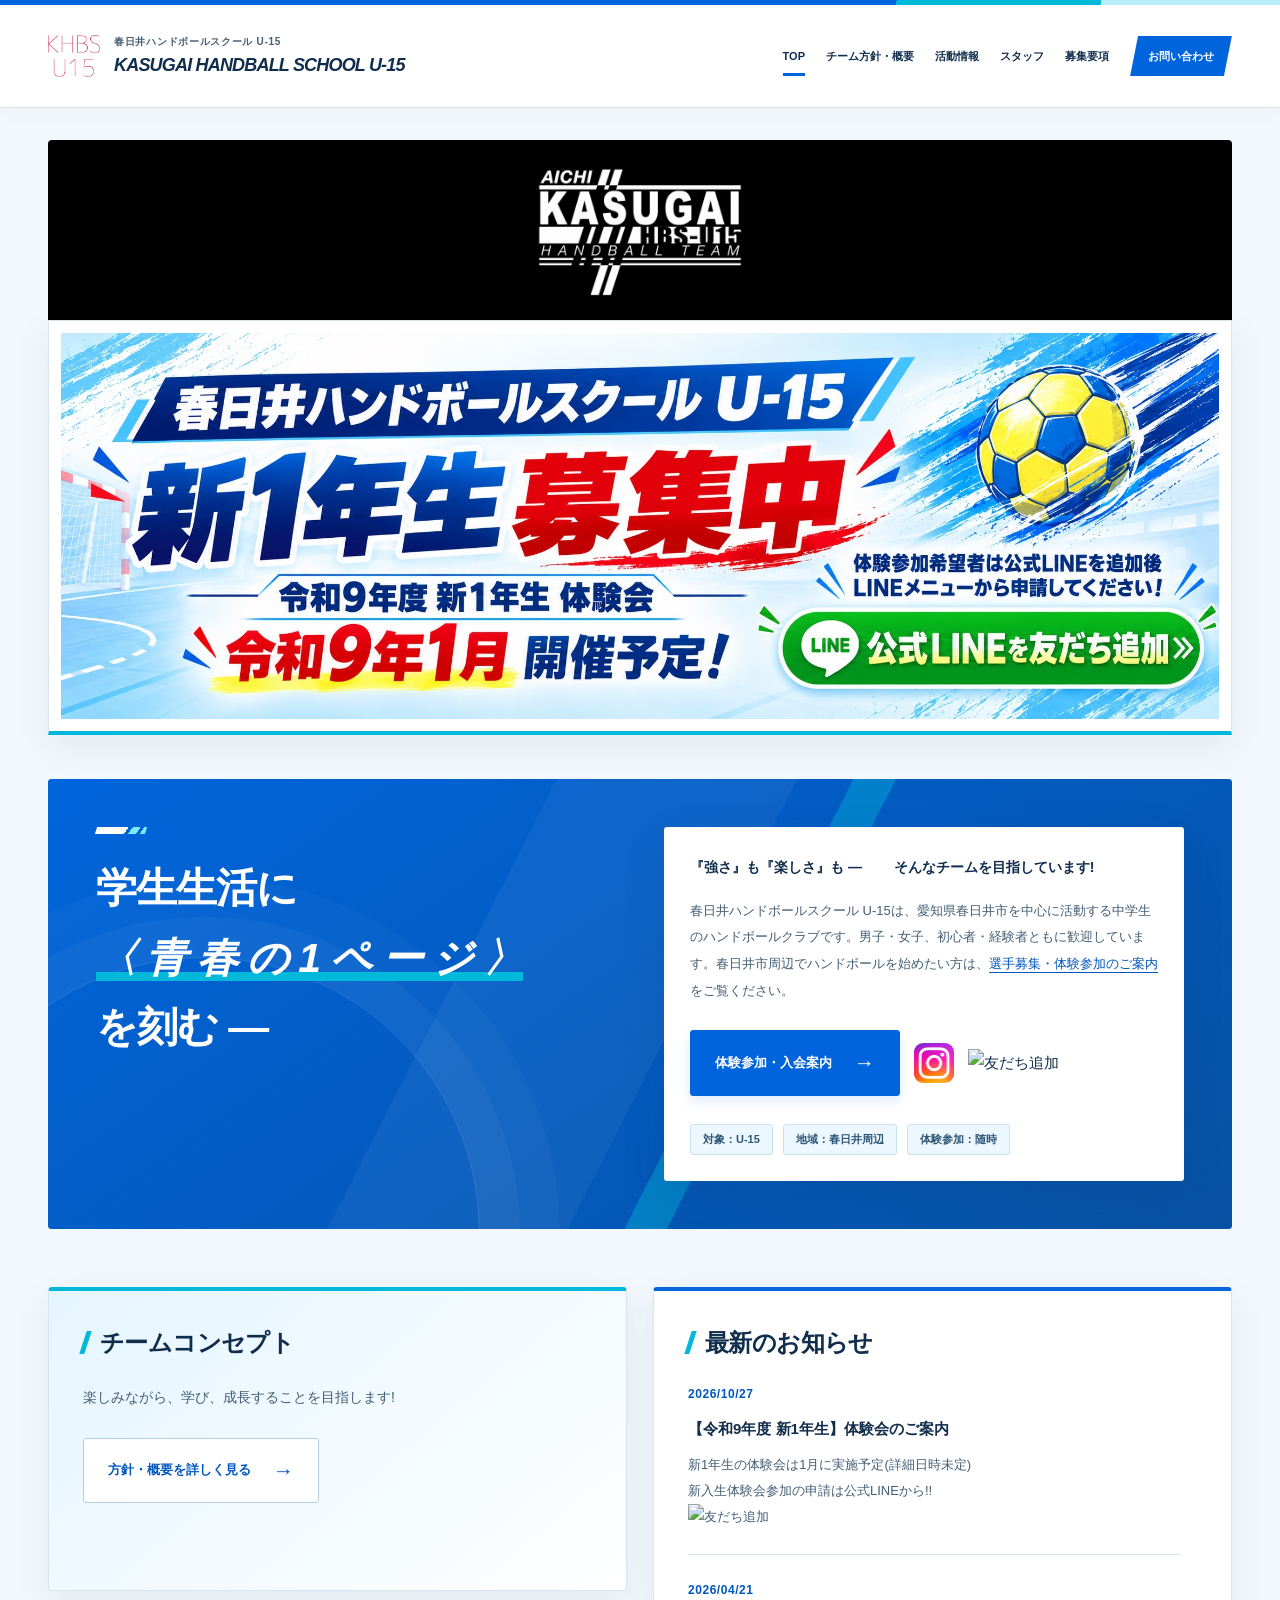
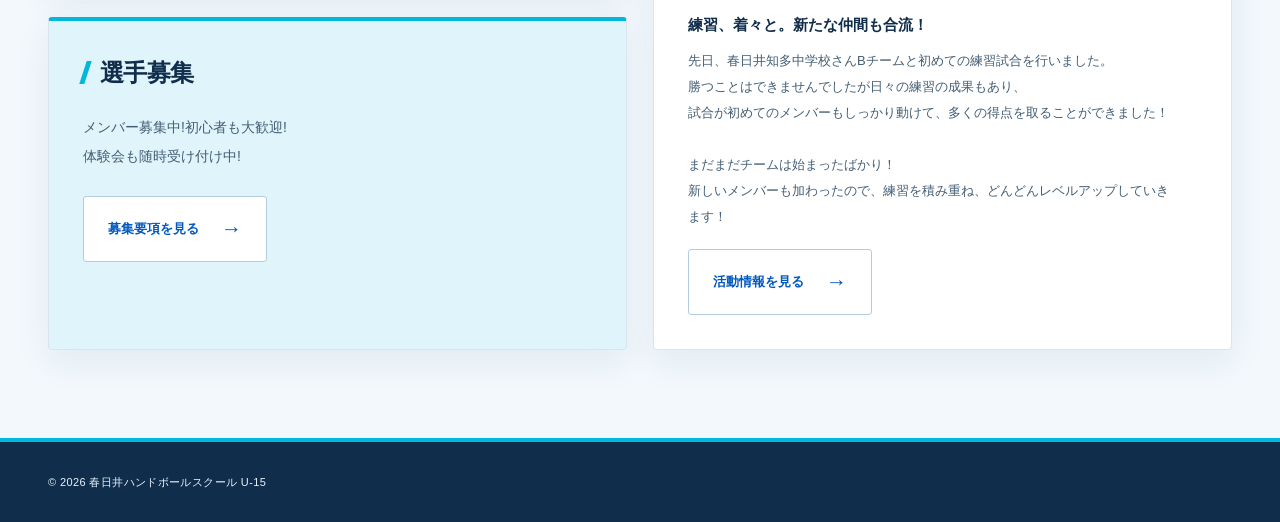
==== commit ddba93eb: "Apply fresh blue and white sports team design (#3)" ====
--- a/index.html
+++ b/index.html
@@ -69,7 +69,6 @@
         </div>
       
       <div class="hero-intro">
-      <p class="brand-keyword">FASCINATING</p>
       <h1>学生生活に<i><strong><u>〈 青 春 の 1 ペ ー ジ 〉</u></strong></i>を刻む ― </h1>
       <div class="hero-copy">
       <p>
--- a/assets/style.css
+++ b/assets/style.css
@@ -1,70 +1,120 @@
-/* KASUGAI / FASCINATING — luminous, magnetic, expressive */
-:root{--bg:#100d1b;--card:#1b152a;--text:#f8f3ff;--muted:#c5bdd4;--line:#45344f;--accent:#efb2f4;--accent2:#efb2f4;--soft:#2b2039;--shadow:0 22px 60px #0003;--peach:#ffcb9d;--mint:#b7eadb}
+/* KASUGAI / BLUE MOMENT — fresh sports team concept */
+:root{--bg:#f2f8fc;--card:#fff;--text:#102d4c;--muted:#435e74;--line:#d8e5ef;--accent:#0065dc;--accent2:#0065dc;--soft:#e6f4ff;--sky:#00b8d9;--shadow:0 12px 36px rgba(15,73,118,.07)}
 *{box-sizing:border-box}
-html{scroll-behavior:smooth;scroll-padding-top:170px}
-body{margin:0;color:var(--text);background:radial-gradient(ellipse at 100% 0,#46224655,transparent 42%),radial-gradient(ellipse at 0 50%,#30264a44,transparent 45%),var(--bg);font-family:-apple-system,BlinkMacSystemFont,"Hiragino Kaku Gothic ProN","Yu Gothic",Meiryo,sans-serif;font-size:15px;line-height:1.9;-webkit-font-smoothing:antialiased}
-img{max-width:100%;vertical-align:middle}a{color:inherit;text-decoration:none;text-underline-offset:5px}a:hover{text-decoration:underline}
-button,input,textarea{font:inherit}input.input,textarea.textarea{color:#241b32}
-a,button{-webkit-tap-highlight-color:transparent}a:focus-visible,button:focus-visible,input:focus-visible,textarea:focus-visible{outline:3px solid var(--peach);outline-offset:5px}
+html{scroll-behavior:smooth;scroll-padding-top:165px}
+body{margin:0;color:var(--text);background:var(--bg);font-family:-apple-system,BlinkMacSystemFont,"Hiragino Kaku Gothic ProN","Yu Gothic",Meiryo,sans-serif;font-size:15px;line-height:1.9;-webkit-font-smoothing:antialiased}
+img{max-width:100%;vertical-align:middle}
+a{color:inherit;text-decoration:none;text-underline-offset:4px}
+a:hover{text-decoration:underline}
+button,input,textarea{font:inherit}
+a,button{-webkit-tap-highlight-color:transparent}
+a:focus-visible,button:focus-visible,input:focus-visible,textarea:focus-visible{outline:3px solid #007ca5;outline-offset:5px}
 [hidden]{display:none!important}
 .container{width:min(1200px,calc(100% - 96px));margin-inline:auto}
-.header{position:sticky;top:0;z-index:20;background:#100d1bf5;border-bottom:1px solid var(--line)}
-.header-inner{display:flex;align-items:center;justify-content:space-between;gap:28px;min-height:110px;padding-block:20px}
-.brand{display:flex;align-items:center;gap:14px;min-width:0}.brand img{width:52px;height:52px;object-fit:contain;flex-shrink:0;background:#fff8f5;border-radius:12px;padding:5px}
-.brand-title{display:flex;flex-direction:column;gap:5px;line-height:1.4}.brand-title span{font-size:10px;letter-spacing:.08em;color:var(--muted)}
-.brand-title strong{font-family:Georgia,"Times New Roman",serif;font-size:18px;letter-spacing:.025em;font-weight:500}
-.nav{display:flex;align-items:center;justify-content:flex-end;gap:22px;flex-wrap:wrap}
-.nav a{position:relative;font-size:11px;font-weight:600;white-space:nowrap;padding:10px 0;color:#e6def0;transition:color .2s}
-.nav a:hover{text-decoration:none;color:var(--peach)}.nav a[aria-current="page"]{color:var(--accent)}
-.nav a[aria-current="page"]::after{content:"";position:absolute;width:5px;height:5px;border-radius:50%;background:var(--accent);bottom:0;left:calc(50% - 2px)}
-.nav a:last-child{padding:10px 19px;border:1px solid #986d9f;border-radius:999px}.nav a:last-child:hover{background:var(--soft)}
-.hero{position:relative;padding:70px 0 44px;border-bottom:1px solid var(--line)}
-.hero h1{margin:0 0 24px;font-size:clamp(34px,4.1vw,58px);font-weight:700;letter-spacing:.02em;line-height:1.5;overflow-wrap:anywhere}
-.hero h1::before{content:"";display:block;width:38px;height:1px;background:linear-gradient(90deg,var(--accent),var(--peach));margin-bottom:25px}
-.hero p{margin:0;max-width:850px;color:var(--muted);font-size:14px;line-height:2.1}.hero p a{color:#f1c5f2;text-decoration:underline;text-decoration-color:#88678c}
-.cta{display:flex;align-items:center;flex-wrap:wrap;gap:16px}.hero .cta{margin-top:28px}
-.btn{display:inline-flex;justify-content:center;align-items:center;gap:24px;min-height:54px;padding:14px 25px;border:1px solid #8c6d94;border-radius:999px;background:transparent;color:#f5d8f6;font-size:13px;font-weight:700;line-height:1.7;cursor:pointer;transition:background .2s,transform .2s,box-shadow .2s}
-.btn::after{content:"↗";font:20px Arial,sans-serif}.btn:hover{text-decoration:none;background:#392940;transform:translateY(-2px);box-shadow:0 8px 24px #d483db16}
-.btn.primary{background:linear-gradient(110deg,#efb2f4,#ffcb9d);border-color:transparent;color:#25132e}.btn.primary:hover{box-shadow:0 8px 30px #efb2f433}
-.grid{display:grid;grid-template-columns:repeat(12,minmax(0,1fr));gap:26px;padding:42px 0 90px}
-.card{grid-column:span 12;min-width:0;padding:36px;background:linear-gradient(140deg,#241a30,#191524);border:1px solid var(--line);border-radius:20px;box-shadow:var(--shadow)}
-.card h2{display:flex;align-items:center;gap:13px;margin:0 0 24px;font-size:23px;font-weight:600;line-height:1.5;letter-spacing:.025em}
-.card h2::before{content:"";flex-shrink:0;width:10px;height:10px;background:var(--accent);border-radius:2px;transform:rotate(45deg)}
-.card p{margin:0;color:var(--muted);font-size:14px;line-height:2.1;overflow-wrap:anywhere}.card .cta{margin-top:27px!important}
+.header{position:sticky;top:0;z-index:20;background:#fff;border-bottom:1px solid var(--line);box-shadow:0 3px 20px #102d4c08}
+.header::before{content:"";display:block;height:5px;background:linear-gradient(100deg,#0065dc 0 70%,#00b8d9 70% 86%,#b9effa 86%)}
+.header-inner{display:flex;justify-content:space-between;align-items:center;gap:28px;min-height:102px;padding-block:20px}
+.brand{display:flex;align-items:center;gap:14px;min-width:0}
+.brand img{width:52px;height:52px;object-fit:contain;flex-shrink:0}
+.brand-title{display:flex;flex-direction:column;gap:4px;line-height:1.35}
+.brand-title span{font-size:10px;letter-spacing:.07em;font-weight:600;color:var(--muted)}
+.brand-title strong{font-size:18px;font-weight:900;font-style:italic;letter-spacing:-.045em}
+.nav{display:flex;align-items:center;justify-content:flex-end;gap:21px;flex-wrap:wrap}
+.nav a{position:relative;font-size:11px;font-weight:700;white-space:nowrap;padding:10px 0}
+.nav a::after{content:"";position:absolute;bottom:0;left:0;right:0;height:3px;background:var(--accent);transform:scaleX(0);transition:transform .2s}
+.nav a:hover{text-decoration:none;color:var(--accent)}
+.nav a:hover::after,.nav a[aria-current="page"]::after{transform:scaleX(1)}
+.nav a:last-child{background:var(--accent);color:#fff;padding:10px 18px;clip-path:polygon(8% 0,100% 0,92% 100%,0 100%)}
+.nav a:last-child::after{display:none}
+.hero{padding:66px 0 40px;border-bottom:1px solid var(--line);position:relative}
+.hero h1{margin:0 0 22px;font-size:clamp(34px,4.4vw,62px);font-weight:900;letter-spacing:-.035em;line-height:1.45;overflow-wrap:anywhere}
+.hero h1::before{content:"";display:block;width:50px;height:7px;margin-bottom:24px;background:linear-gradient(110deg,var(--accent) 0 60%,transparent 60% 68%,var(--sky) 68% 83%,transparent 83% 90%,#a7eaf5 90%);transform:skewX(-18deg)}
+.hero p{max-width:850px;margin:0;font-size:14px;line-height:2.05;color:var(--muted)}
+.hero p a{color:#0057be;text-decoration:underline}
+.cta{display:flex;align-items:center;flex-wrap:wrap;gap:16px}
+.hero .cta{margin-top:26px}
+.btn{display:inline-flex;align-items:center;justify-content:center;gap:22px;min-height:54px;padding:14px 24px;border:1px solid #b4cce0;border-radius:3px;background:#fff;color:#0057be;font-size:13px;font-weight:800;line-height:1.7;cursor:pointer;transition:background .18s,transform .18s,box-shadow .18s}
+.btn::after{content:"→";font-family:Arial,sans-serif;font-size:21px;font-weight:400;transition:transform .18s}
+.btn:hover{background:var(--soft);text-decoration:none;transform:translateY(-2px);box-shadow:0 6px 18px #0065dc14}
+.btn:hover::after{transform:translateX(4px)}
+.btn.primary{background:var(--accent);color:#fff;border-color:var(--accent);box-shadow:0 5px 14px #0065dc22}
+.btn.primary:hover{background:#0054b8}
+.grid{display:grid;grid-template-columns:repeat(12,minmax(0,1fr));gap:26px;padding:40px 0 88px}
+.card{grid-column:span 12;min-width:0;background:var(--card);border:1px solid var(--line);border-top:4px solid var(--accent);border-radius:4px;padding:34px;box-shadow:var(--shadow)}
+.card h2{display:flex;align-items:center;gap:12px;margin:0 0 22px;font-size:24px;font-weight:800;line-height:1.5;letter-spacing:-.025em}
+.card h2::before{content:"";width:5px;height:23px;flex-shrink:0;transform:skewX(-18deg);background:var(--sky)}
+.card p{margin:0;color:var(--muted);font-size:14px;line-height:2.05;overflow-wrap:anywhere}
+.card .cta{margin-top:26px!important}
 .cols-6{grid-column:span 6}.cols-4{grid-column:span 4}.cols-8{grid-column:span 8}.cols-12{grid-column:span 12}
-.kv{display:flex;flex-wrap:wrap;gap:10px;margin-top:27px}.badge{padding:4px 12px;border:1px solid #775e7f;border-radius:999px;font-size:11px;color:#ded3e9;background:#241b32}
-.list{list-style:none;margin:0;padding:0}.item{padding:24px 0;border-bottom:1px solid var(--line);overflow-wrap:anywhere}.item:first-child{padding-top:0}.item:last-child{padding-bottom:0;border-bottom:0}
-.item .meta{font:13px Georgia,serif;letter-spacing:.07em;color:var(--peach);margin-bottom:12px}.item .title{font-size:15px;font-weight:700;line-height:1.85;margin-bottom:10px}.item .body{color:var(--muted);font-size:13px;line-height:2;white-space:pre-wrap}
-.item .body .btn{font-size:12px;padding:10px 17px;white-space:normal}.item .body img{height:auto;max-height:36px;width:auto}
-#newsTall .list{max-height:450px;overflow:auto;scrollbar-width:thin;scrollbar-color:#8e6d96 transparent;padding-right:17px}
-.ig-icon{display:inline-flex;line-height:0}.ig-icon img{width:40px;height:40px;border-radius:9px}.ig-icon:hover{opacity:.85}
-.footer{padding:32px 0;border-top:1px solid var(--line);font-size:11px;letter-spacing:.04em;color:#c5bdd4;background:#100d1b}
-/* Existing artwork stays; the atmosphere is created with CSS, not replacement images. */
-.home .hero{padding-top:32px;padding-bottom:44px;border-bottom:0}
-.home .hero-video{width:100%;margin:0;background:#000;border:1px solid var(--line);border-radius:16px 16px 0 0;overflow:hidden}
+.kv{display:flex;flex-wrap:wrap;gap:10px;margin-top:28px}
+.badge{font-size:11px;font-weight:600;padding:4px 12px;color:#2e5675;border:1px solid #c6e2f5;border-radius:3px;background:#ecf7ff}
+.list{list-style:none;margin:0;padding:0}
+.item{padding:24px 0;border-bottom:1px solid var(--line);overflow-wrap:anywhere}
+.item:first-child{padding-top:0}.item:last-child{padding-bottom:0;border-bottom:0}
+.item .meta{color:#0057be;font-size:12px;font-weight:800;letter-spacing:.045em;margin-bottom:10px}
+.item .title{font-size:15px;font-weight:800;line-height:1.75;margin-bottom:10px}
+.item .body{font-size:13px;line-height:2;color:var(--muted);white-space:pre-wrap}
+.item .body .btn{font-size:12px;padding:10px 16px;white-space:normal}
+.item .body img{width:auto;height:auto;max-height:36px}
+#newsTall .list{max-height:440px;overflow:auto;scrollbar-width:thin;scrollbar-color:#9ac8e7 transparent;padding-right:16px}
+.ig-icon{display:inline-flex;line-height:0}
+.ig-icon img{width:40px;height:40px;border-radius:9px}
+.ig-icon:hover{opacity:.85}
+.footer{padding:30px 0;background:#102d4c;border-top:4px solid var(--sky);color:#e6f4ff;font-size:11px;letter-spacing:.035em}
+/* Retained artwork, framed by crisp blue accents. */
+.home .hero{padding-top:32px;padding-bottom:44px;border:0}
+.home .hero-video{margin:0;width:100%;background:#000;border:0;border-radius:4px 4px 0 0;overflow:hidden}
 .home .hero-video img{width:100%!important;height:clamp(100px,15vw,180px)!important;object-fit:contain}
-.home .recruit-banner{display:block;background:#251a30;border:1px solid var(--line);border-top:0;border-radius:0 0 16px 16px;padding:12px;box-shadow:var(--shadow)}
-.home .recruit-banner img{border-radius:6px!important;transition:filter .2s}.home .recruit-banner:hover img{filter:brightness(1.06)}
-.hero-intro{display:grid;grid-template-columns:1fr 1fr;gap:34px 64px;position:relative;isolation:isolate;overflow:hidden;margin-top:48px;padding:48px;background:radial-gradient(ellipse at 85% 5%,#74386866,transparent 55%),radial-gradient(ellipse at 0 100%,#4b3a8066,transparent 60%),#20162c;border:1px solid #78547c;border-radius:24px}
-.hero-intro::before{content:"";position:absolute;right:-70px;top:70px;width:420px;height:420px;border:1px solid #edb5ee30;border-radius:50%;transform:rotate(-30deg) scaleY(.5);z-index:-1;box-shadow:0 0 0 28px #edb5ee06,0 0 0 56px #edb5ee05}
-.hero-intro::after{content:"";position:absolute;left:45px;bottom:40px;width:12px;height:12px;background:#f5c3de;clip-path:polygon(50% 0,60% 40%,100% 50%,60% 60%,50% 100%,40% 60%,0 50%,40% 40%);z-index:-1}
-.hero-intro .brand-keyword{grid-column:1/-1;max-width:none;margin:0;border-bottom:1px solid #87608e;padding-bottom:20px;font-family:Georgia,"Times New Roman",serif;font-size:clamp(36px,7.2vw,100px);font-style:italic;font-weight:400;letter-spacing:-.055em;line-height:1.15;color:#f5c3de;background:linear-gradient(110deg,#efb2f4,#ffd8b3 70%,#b7eadb);background-clip:text;-webkit-background-clip:text;-webkit-text-fill-color:transparent}
-.home .hero h1{margin:0;font-size:clamp(28px,3vw,43px);font-weight:600;letter-spacing:.015em;line-height:1.85}.home .hero h1::before{display:none}.home .hero h1 i{display:block;font-style:normal}.home .hero h1 strong{font-weight:600}.home .hero h1 u{text-decoration:underline;text-decoration-color:#bc79b7;text-decoration-thickness:2px;text-underline-offset:12px}
-.hero-copy{padding-top:6px}.hero-copy>p:first-child{font-size:14px;color:#f5e8f8;font-weight:600}.hero-copy>p+p{font-size:13px}
-.home .grid{padding-top:16px}.home .grid>.card:first-child{background:linear-gradient(140deg,#3a2445,#241a30);border-color:#795180}.home .grid>.card:last-child{background:linear-gradient(140deg,#2e293d,#1b252f);border-color:#4c6868}.home .grid>.card:last-child h2::before{background:var(--mint)}
+.home .recruit-banner{display:block;padding:12px;background:#fff;border:1px solid var(--line);border-bottom:4px solid var(--sky);box-shadow:var(--shadow)}
+.home .recruit-banner img{border-radius:0!important;transition:filter .2s}
+.home .recruit-banner:hover img{filter:brightness(1.04)}
+.hero-intro{display:grid;grid-template-columns:1fr 1fr;gap:48px;position:relative;isolation:isolate;overflow:hidden;margin-top:44px;padding:48px;border-radius:4px;background:#0065dc;color:#fff}
+.hero-intro::before{content:"";position:absolute;z-index:-1;inset:0;background:linear-gradient(117deg,transparent 0 36%,#ffffff0c 36% 53%,transparent 53% 57%,#00b8d966 57% 60%,transparent 60%),linear-gradient(145deg,#0065dc,#0751a3)}
+.hero-intro::after{content:"";z-index:-1;position:absolute;left:-120px;bottom:-280px;width:550px;height:550px;border:1px solid #ffffff25;border-radius:50%;box-shadow:0 0 0 40px #ffffff09,0 0 0 80px #ffffff06}
+.home .hero h1{margin:0;font-size:clamp(28px,3.2vw,46px);font-weight:900;line-height:1.7;letter-spacing:-.025em}
+.home .hero h1::before{background:linear-gradient(110deg,#fff 0 60%,transparent 60% 68%,#7de9ff 68% 83%,transparent 83% 90%,#7de9ff 90%);margin-bottom:20px}
+.home .hero h1 i{display:block;font-style:italic}.home .hero h1 strong{font-weight:900}.home .hero h1 u{text-decoration:none;background:linear-gradient(transparent 80%,#00b8d9 80%);box-decoration-break:clone;-webkit-box-decoration-break:clone}
+.hero-copy{background:#fff;padding:26px;border-radius:3px;align-self:center;color:var(--text);box-shadow:0 16px 40px #00387326}
+.hero-copy>p:first-child{font-size:14px;font-weight:800;color:var(--text)}
+.hero-copy>p+p{font-size:13px}
+.hero-copy .cta{gap:14px}
+.home .grid{padding-top:14px}
+.home .grid>.card:first-child{background:linear-gradient(140deg,#e5f5ff,#fff);border-top-color:var(--sky)}
+.home .grid>.card:last-child{background:#dff4fb;border-top-color:var(--sky)}
 .newsTall{grid-row:span 2}
-.hero-media,.hero-slider{position:relative;width:100%;overflow:hidden;border-radius:16px;margin-bottom:24px;background:#000}.hero-media img{display:block;width:100%;height:clamp(220px,32vw,450px);object-fit:cover}
-.hero-slides{display:flex;width:100%;height:clamp(220px,32vw,450px);transition:transform 520ms ease;will-change:transform}.hero-slides img{flex:0 0 100%;width:100%;height:100%;object-fit:cover;display:block}
-.hero-nav{display:none}.hero-dots{position:absolute;left:0;right:0;bottom:16px;display:flex;gap:8px;justify-content:center}.hero-dot{width:32px;height:5px;padding:0;border:0;background:#ffffff66;cursor:pointer}.hero-dot.is-active{background:var(--accent)}
+.hero-media,.hero-slider{position:relative;width:100%;overflow:hidden;background:#fff;border-radius:4px;margin-bottom:24px}
+.hero-media img{display:block;width:100%;height:clamp(220px,32vw,450px);object-fit:cover}
+.hero-slides{display:flex;width:100%;height:clamp(220px,32vw,450px);transition:transform 520ms ease;will-change:transform}
+.hero-slides img{flex:0 0 100%;width:100%;height:100%;object-fit:cover;display:block}
+.hero-nav{display:none}.hero-dots{position:absolute;left:0;right:0;bottom:16px;display:flex;gap:8px;justify-content:center}
+.hero-dot{width:32px;height:5px;padding:0;border:0;background:#fff7;cursor:pointer}.hero-dot.is-active{background:#fff}
 .hero-video video{display:block;width:100%;height:clamp(200px,28vw,300px);object-fit:cover}
-@media(max-width:1150px){.header-inner{flex-direction:column;align-items:flex-start;gap:14px;padding-block:18px}.nav{width:100%;justify-content:space-between;gap:12px}.hero-intro{gap:28px 36px;padding:32px}.card{padding:28px}}
+@media(max-width:1150px){
+ .header-inner{flex-direction:column;align-items:flex-start;gap:14px;padding-block:18px}
+ .nav{width:100%;justify-content:space-between;gap:12px}
+ .hero-intro{gap:28px;padding:32px}
+ .hero-copy{padding:22px}
+ .card{padding:28px}
+}
 @media(max-width:760px){
- .container{width:calc(100% - 40px)}.header-inner{gap:12px;padding-block:14px}.brand{gap:10px}.brand img{width:40px;height:40px}.brand-title span{font-size:9px}.brand-title strong{font-size:clamp(10px,2.8vw,16px);letter-spacing:0}
- .nav{display:grid;grid-template-columns:repeat(3,minmax(0,1fr));gap:4px 10px}.nav a{text-align:center;font-size:10px;padding:6px 2px}.nav a:last-child{padding:6px 2px}
- .hero{padding:40px 0 28px}.hero h1{font-size:34px}.hero p{font-size:13px}.home .hero{padding:24px 0 32px}.home .recruit-banner{padding:7px}
- .hero-intro{grid-template-columns:1fr;padding:28px 22px;gap:25px;margin-top:30px;border-radius:18px}.hero-intro .brand-keyword{font-size:clamp(30px,9vw,58px);padding-bottom:18px;letter-spacing:-.055em}.home .hero h1{font-size:clamp(23px,6.1vw,34px);line-height:1.9}.home .hero h1 u{text-underline-offset:8px}
- .hero-copy{padding-top:0}.hero-copy>p:first-child{font-size:13px}.hero-copy>p+p{font-size:12px}.hero-copy>.cta>.btn.primary{flex-basis:100%}.hero .cta{gap:14px;margin-top:24px}.btn{font-size:12px;padding:12px 18px;min-height:48px}
- .grid{padding:18px 0 52px;gap:20px}.home .grid{padding-top:0}.cols-6,.cols-4,.cols-8{grid-column:span 12}.newsTall{grid-row:auto}.card{padding:26px 22px;border-radius:16px}.card h2{font-size:22px;gap:10px}.card p{font-size:13px}#newsTall .list{max-height:420px;padding-right:10px}.kv{gap:7px}.badge{font-size:10px;padding:4px 9px}.footer{font-size:10px;padding-block:26px}
+ .container{width:calc(100% - 40px)}
+ .header-inner{gap:12px;padding-block:14px}
+ .brand{gap:10px}.brand img{width:40px;height:40px}
+ .brand-title span{font-size:9px}.brand-title strong{font-size:clamp(10px,2.8vw,16px)}
+ .nav{display:grid;grid-template-columns:repeat(3,minmax(0,1fr));gap:4px 10px}
+ .nav a{text-align:center;font-size:10px;padding:6px 2px}.nav a:last-child{padding:6px 2px}
+ .hero{padding:40px 0 28px}.hero h1{font-size:34px}.hero p{font-size:13px}
+ .home .hero{padding:24px 0 32px}.home .recruit-banner{padding:7px}
+ .hero-intro{grid-template-columns:1fr;padding:28px 22px;gap:26px;margin-top:28px}
+ .home .hero h1{font-size:clamp(23px,6.6vw,36px);line-height:1.7}
+ .hero-copy{padding:22px 18px}.hero-copy>p:first-child{font-size:13px}.hero-copy>p+p{font-size:12px}
+ .hero-copy>.cta>.btn.primary{flex-basis:100%}
+ .hero .cta{gap:14px;margin-top:24px}.btn{font-size:12px;padding:12px 18px;min-height:48px}
+ .grid{padding:18px 0 52px;gap:20px}.home .grid{padding-top:0}
+ .cols-6,.cols-4,.cols-8{grid-column:span 12}.newsTall{grid-row:auto}
+ .card{padding:26px 22px}.card h2{font-size:22px;gap:10px}.card p{font-size:13px}
+ #newsTall .list{max-height:420px;padding-right:10px}
+ .kv{gap:7px}.badge{font-size:10px;padding:4px 8px}
+ .footer{font-size:10px;padding-block:26px}
 }
 @media(prefers-reduced-motion:reduce){html{scroll-behavior:auto}*,*::before,*::after{transition:none!important;animation:none!important}}
-@media(forced-colors:active){.hero-intro .brand-keyword{-webkit-text-fill-color:CanvasText;background:none}}
